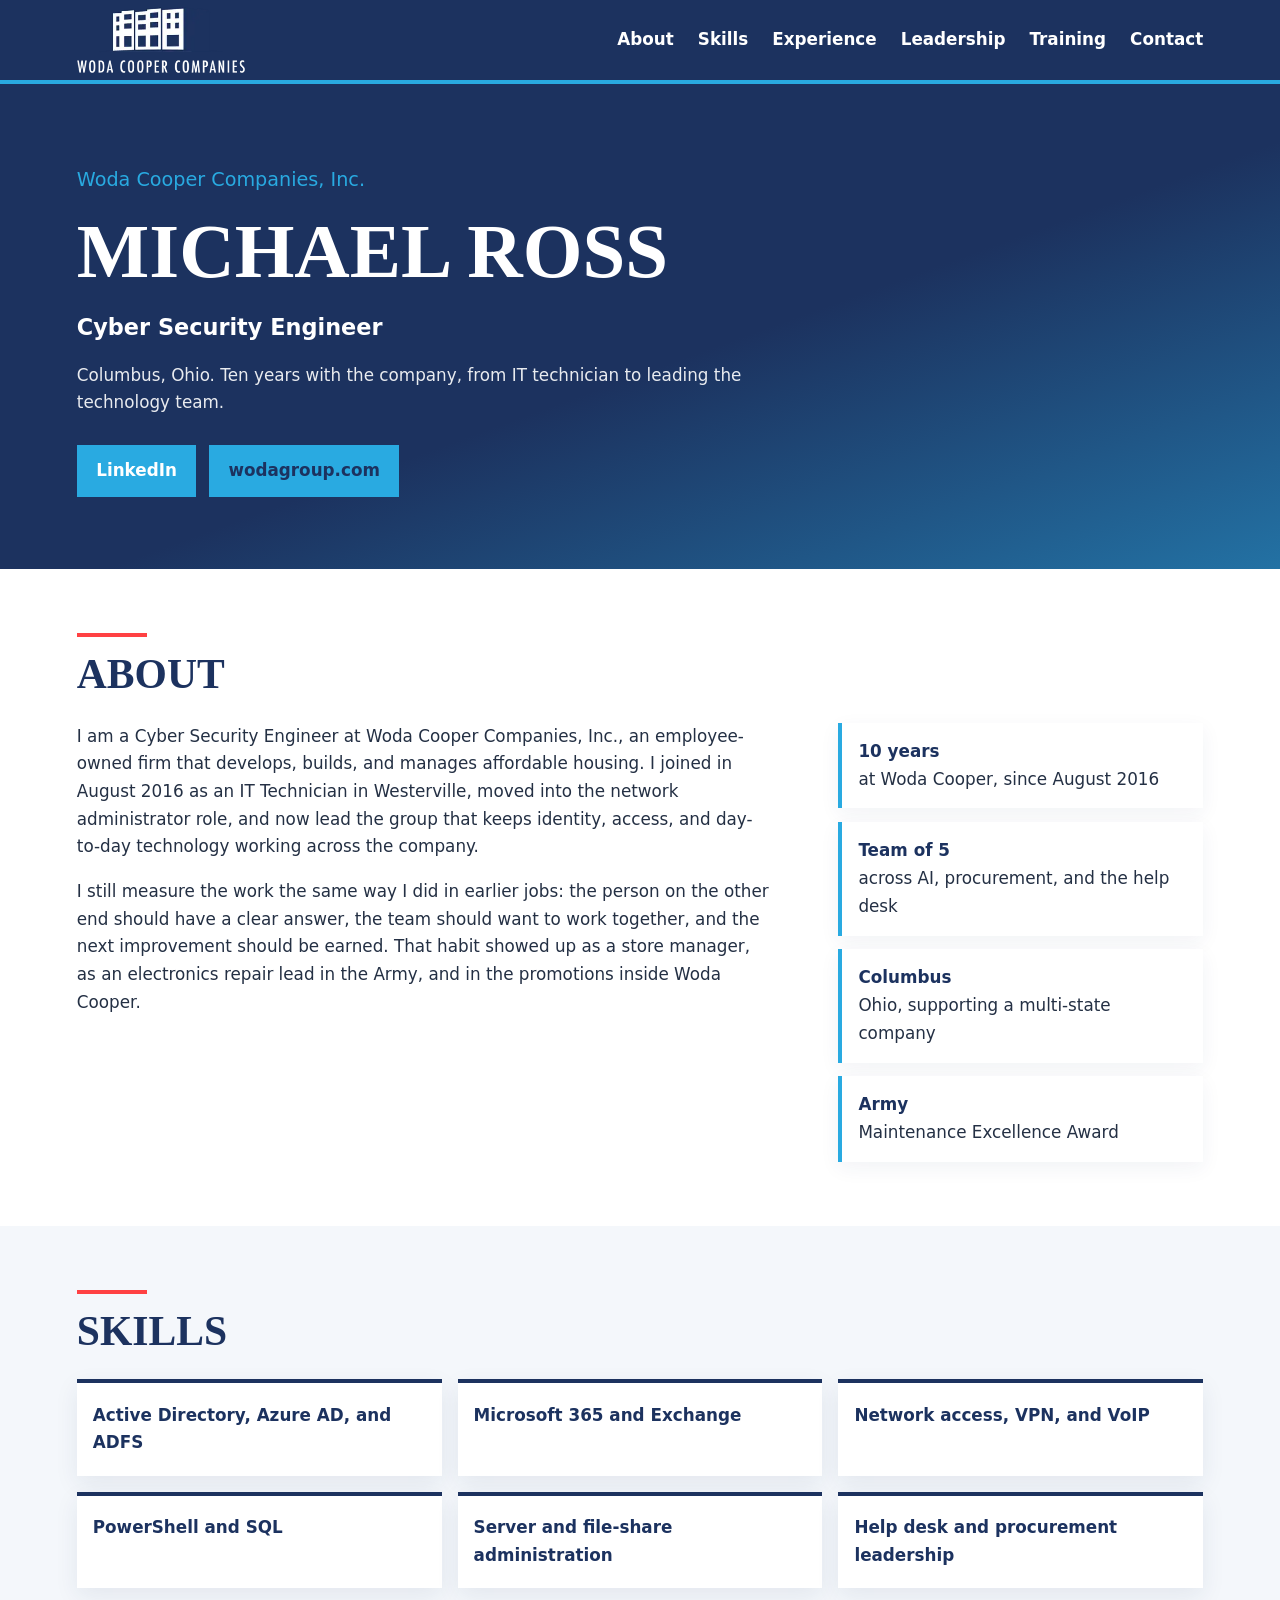
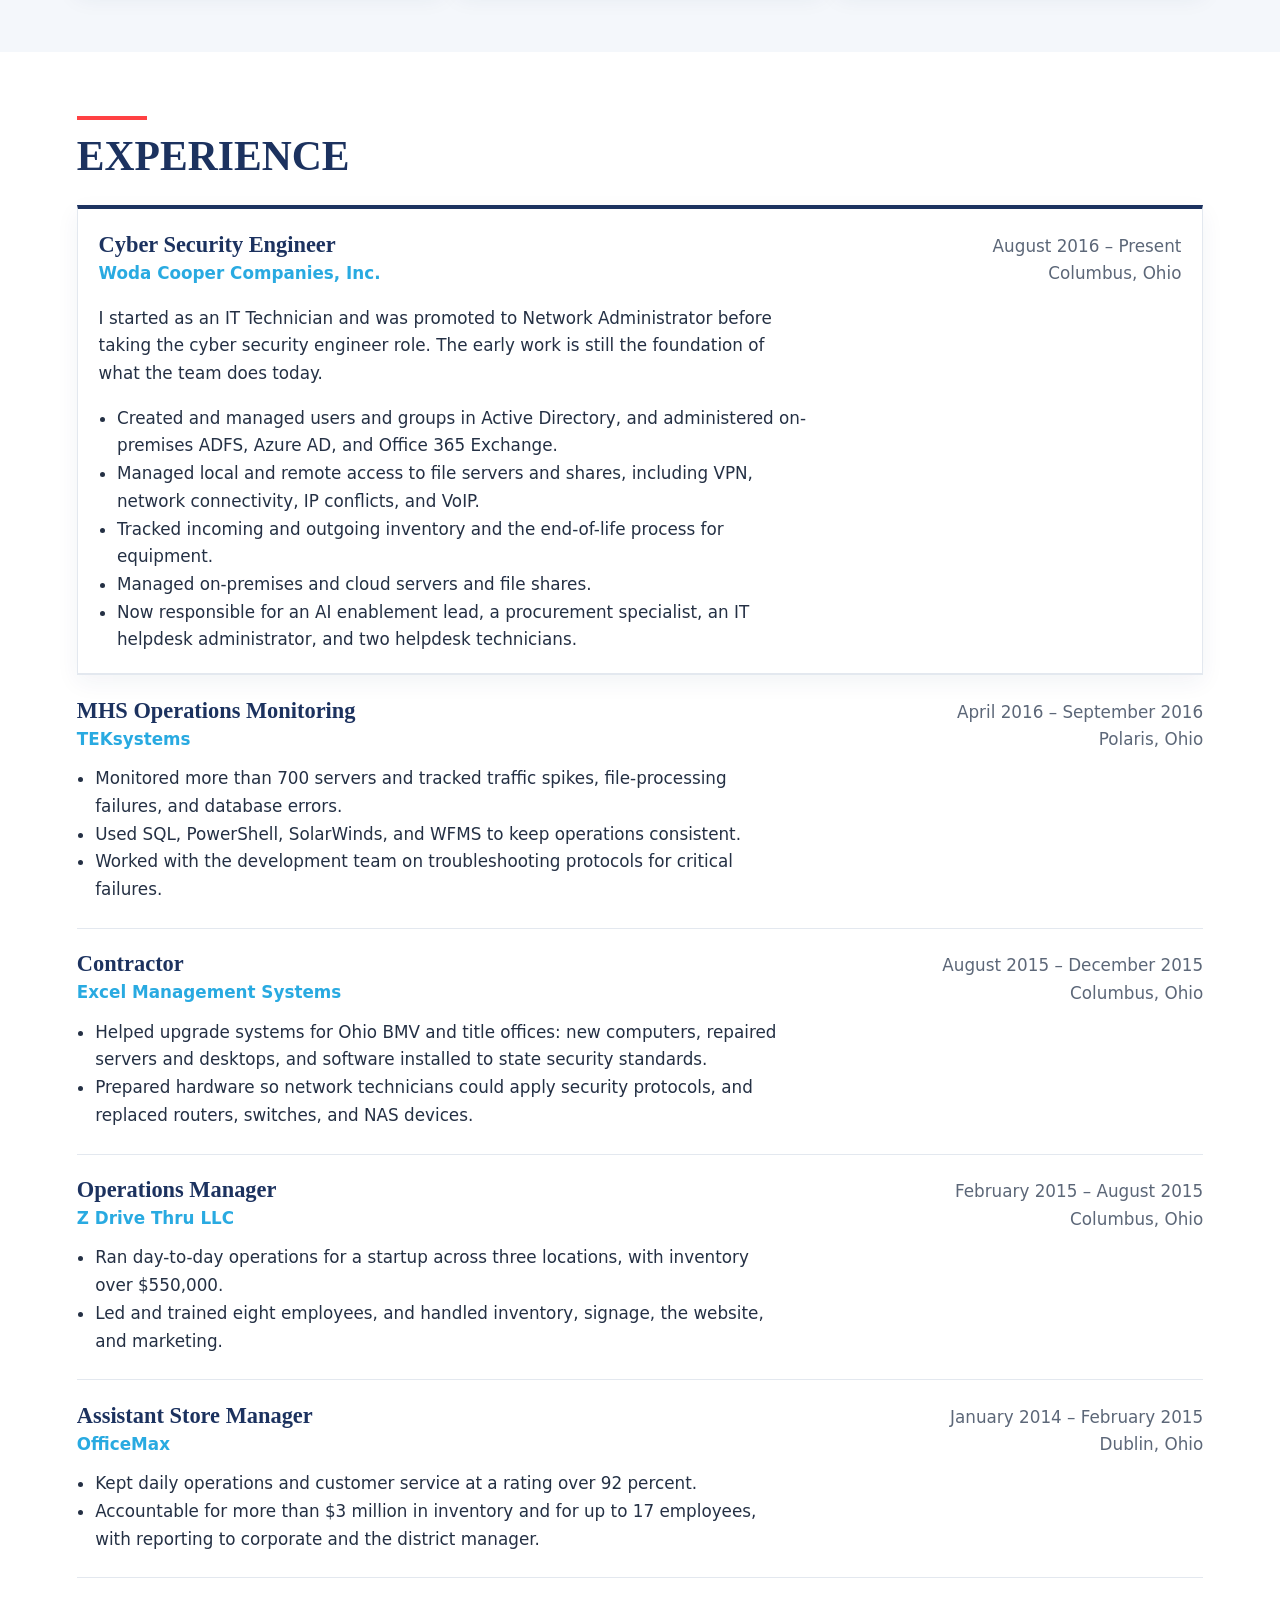
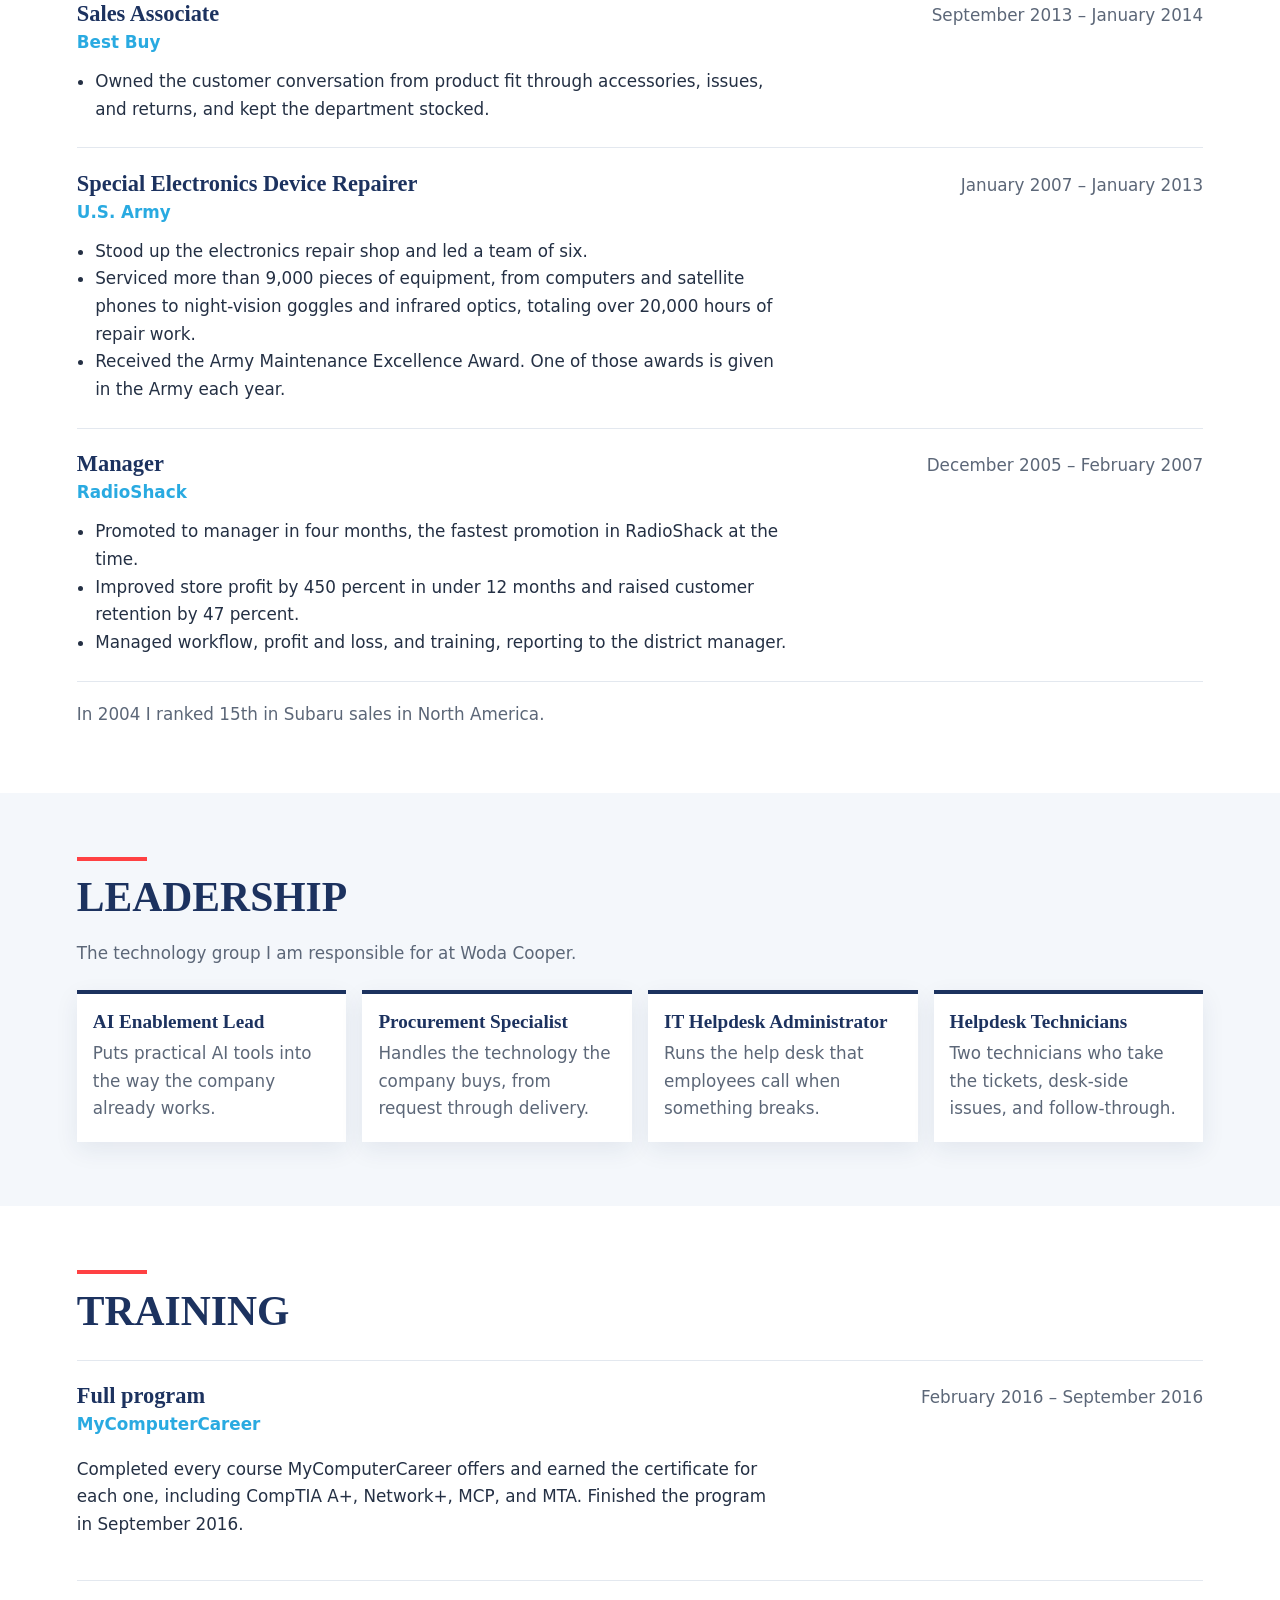
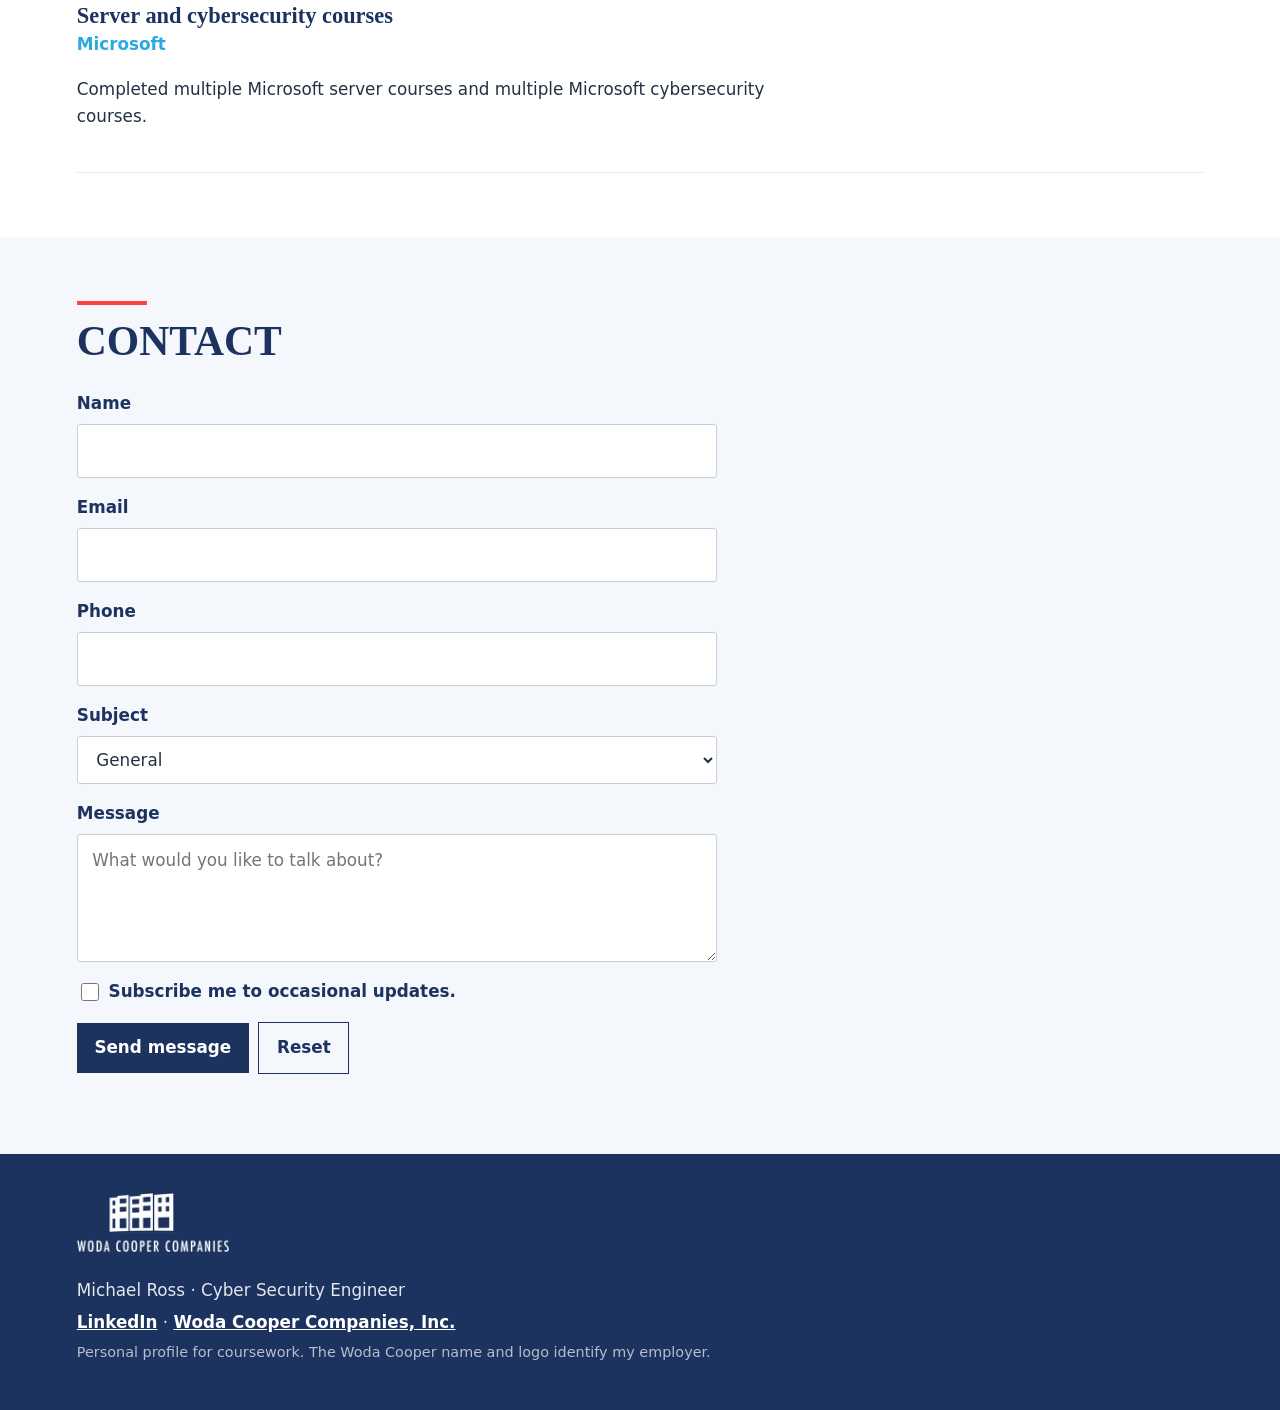
==== index.html @ dfcf8663 "Add the personal profile so it can be hosted. EOF" ====
<!DOCTYPE html>
<html lang="en">
<head>
  <meta charset="UTF-8">
  <meta name="viewport" content="width=device-width, initial-scale=1.0">
  <title>Michael Ross | Cyber Security Engineer</title>
  <meta name="description" content="Personal profile of Michael Ross, Cyber Security Engineer at Woda Cooper Companies, Inc. in Columbus, Ohio.">
  <link rel="stylesheet" href="css/styles.css">
</head>
<body>
  <a class="skip-link" href="#about">Skip to content</a>

  <header class="site-header">
    <a class="brand" href="#top">
      <img src="assets/logo-white.webp" alt="Woda Cooper Companies" width="210" height="82">
    </a>
    <button class="menu-toggle" type="button" aria-expanded="false" aria-controls="site-nav">
      Menu
    </button>
    <nav id="site-nav" aria-label="Primary">
      <ul>
        <li><a href="#about">About</a></li>
        <li><a href="#skills">Skills</a></li>
        <li><a href="#experience">Experience</a></li>
        <li><a href="#leadership">Leadership</a></li>
        <li><a href="#training">Training</a></li>
        <li><a href="#contact">Contact</a></li>
      </ul>
    </nav>
  </header>

  <main id="top">
    <section class="hero" aria-labelledby="name">
      <p class="kicker">Woda Cooper Companies, Inc.</p>
      <h1 id="name">Michael Ross</h1>
      <p class="role">Cyber Security Engineer</p>
      <p class="lede">Columbus, Ohio. Ten years with the company, from IT technician to leading the technology team.</p>
      <p class="hero-links">
        <a class="button" href="https://www.linkedin.com/in/michael-ross-b5812895/" target="_blank" rel="noopener noreferrer">LinkedIn</a>
        <a class="button button-ghost" href="https://www.wodagroup.com/" target="_blank" rel="noopener noreferrer">wodagroup.com</a>
      </p>
    </section>

    <section id="about">
      <h2>About</h2>
      <div class="about-grid">
        <div>
          <p>I am a Cyber Security Engineer at Woda Cooper Companies, Inc., an employee-owned firm that develops, builds, and manages affordable housing. I joined in August 2016 as an IT Technician in Westerville, moved into the network administrator role, and now lead the group that keeps identity, access, and day-to-day technology working across the company.</p>
          <p>I still measure the work the same way I did in earlier jobs: the person on the other end should have a clear answer, the team should want to work together, and the next improvement should be earned. That habit showed up as a store manager, as an electronics repair lead in the Army, and in the promotions inside Woda Cooper.</p>
        </div>
        <ul class="facts">
          <li><span>10 years</span> at Woda Cooper, since August 2016</li>
          <li><span>Team of 5</span> across AI, procurement, and the help desk</li>
          <li><span>Columbus</span> Ohio, supporting a multi-state company</li>
          <li><span>Army</span> Maintenance Excellence Award</li>
        </ul>
      </div>
    </section>

    <section id="skills">
      <h2>Skills</h2>
      <ul class="skills">
        <li>Active Directory, Azure AD, and ADFS</li>
        <li>Microsoft 365 and Exchange</li>
        <li>Network access, VPN, and VoIP</li>
        <li>PowerShell and SQL</li>
        <li>Server and file-share administration</li>
        <li>Help desk and procurement leadership</li>
      </ul>
    </section>

    <section id="experience">
      <h2>Experience</h2>

      <article class="job job-current">
        <header class="job-head">
          <div>
            <h3>Cyber Security Engineer</h3>
            <p class="org">Woda Cooper Companies, Inc.</p>
          </div>
          <p class="when">August 2016 – Present<br>Columbus, Ohio</p>
        </header>
        <p>I started as an IT Technician and was promoted to Network Administrator before taking the cyber security engineer role. The early work is still the foundation of what the team does today.</p>
        <ul>
          <li>Created and managed users and groups in Active Directory, and administered on-premises ADFS, Azure AD, and Office 365 Exchange.</li>
          <li>Managed local and remote access to file servers and shares, including VPN, network connectivity, IP conflicts, and VoIP.</li>
          <li>Tracked incoming and outgoing inventory and the end-of-life process for equipment.</li>
          <li>Managed on-premises and cloud servers and file shares.</li>
          <li>Now responsible for an AI enablement lead, a procurement specialist, an IT helpdesk administrator, and two helpdesk technicians.</li>
        </ul>
      </article>

      <article class="job">
        <header class="job-head">
          <div>
            <h3>MHS Operations Monitoring</h3>
            <p class="org">TEKsystems</p>
          </div>
          <p class="when">April 2016 – September 2016<br>Polaris, Ohio</p>
        </header>
        <ul>
          <li>Monitored more than 700 servers and tracked traffic spikes, file-processing failures, and database errors.</li>
          <li>Used SQL, PowerShell, SolarWinds, and WFMS to keep operations consistent.</li>
          <li>Worked with the development team on troubleshooting protocols for critical failures.</li>
        </ul>
      </article>

      <article class="job">
        <header class="job-head">
          <div>
            <h3>Contractor</h3>
            <p class="org">Excel Management Systems</p>
          </div>
          <p class="when">August 2015 – December 2015<br>Columbus, Ohio</p>
        </header>
        <ul>
          <li>Helped upgrade systems for Ohio BMV and title offices: new computers, repaired servers and desktops, and software installed to state security standards.</li>
          <li>Prepared hardware so network technicians could apply security protocols, and replaced routers, switches, and NAS devices.</li>
        </ul>
      </article>

      <article class="job">
        <header class="job-head">
          <div>
            <h3>Operations Manager</h3>
            <p class="org">Z Drive Thru LLC</p>
          </div>
          <p class="when">February 2015 – August 2015<br>Columbus, Ohio</p>
        </header>
        <ul>
          <li>Ran day-to-day operations for a startup across three locations, with inventory over $550,000.</li>
          <li>Led and trained eight employees, and handled inventory, signage, the website, and marketing.</li>
        </ul>
      </article>

      <article class="job">
        <header class="job-head">
          <div>
            <h3>Assistant Store Manager</h3>
            <p class="org">OfficeMax</p>
          </div>
          <p class="when">January 2014 – February 2015<br>Dublin, Ohio</p>
        </header>
        <ul>
          <li>Kept daily operations and customer service at a rating over 92 percent.</li>
          <li>Accountable for more than $3 million in inventory and for up to 17 employees, with reporting to corporate and the district manager.</li>
        </ul>
      </article>

      <article class="job">
        <header class="job-head">
          <div>
            <h3>Sales Associate</h3>
            <p class="org">Best Buy</p>
          </div>
          <p class="when">September 2013 – January 2014</p>
        </header>
        <ul>
          <li>Owned the customer conversation from product fit through accessories, issues, and returns, and kept the department stocked.</li>
        </ul>
      </article>

      <article class="job">
        <header class="job-head">
          <div>
            <h3>Special Electronics Device Repairer</h3>
            <p class="org">U.S. Army</p>
          </div>
          <p class="when">January 2007 – January 2013</p>
        </header>
        <ul>
          <li>Stood up the electronics repair shop and led a team of six.</li>
          <li>Serviced more than 9,000 pieces of equipment, from computers and satellite phones to night-vision goggles and infrared optics, totaling over 20,000 hours of repair work.</li>
          <li>Received the Army Maintenance Excellence Award. One of those awards is given in the Army each year.</li>
        </ul>
      </article>

      <article class="job">
        <header class="job-head">
          <div>
            <h3>Manager</h3>
            <p class="org">RadioShack</p>
          </div>
          <p class="when">December 2005 – February 2007</p>
        </header>
        <ul>
          <li>Promoted to manager in four months, the fastest promotion in RadioShack at the time.</li>
          <li>Improved store profit by 450 percent in under 12 months and raised customer retention by 47 percent.</li>
          <li>Managed workflow, profit and loss, and training, reporting to the district manager.</li>
        </ul>
      </article>

      <p class="note">In 2004 I ranked 15th in Subaru sales in North America.</p>
    </section>

    <section id="leadership">
      <h2>Leadership</h2>
      <p class="section-intro">The technology group I am responsible for at Woda Cooper.</p>
      <ul class="team">
        <li>
          <h3>AI Enablement Lead</h3>
          <p>Puts practical AI tools into the way the company already works.</p>
        </li>
        <li>
          <h3>Procurement Specialist</h3>
          <p>Handles the technology the company buys, from request through delivery.</p>
        </li>
        <li>
          <h3>IT Helpdesk Administrator</h3>
          <p>Runs the help desk that employees call when something breaks.</p>
        </li>
        <li>
          <h3>Helpdesk Technicians</h3>
          <p>Two technicians who take the tickets, desk-side issues, and follow-through.</p>
        </li>
      </ul>
    </section>

    <section id="training">
      <h2>Training</h2>
      <article class="job">
        <header class="job-head">
          <div>
            <h3>Full program</h3>
            <p class="org">MyComputerCareer</p>
          </div>
          <p class="when">February 2016 – September 2016</p>
        </header>
        <p>Completed every course MyComputerCareer offers and earned the certificate for each one, including CompTIA A+, Network+, MCP, and MTA. Finished the program in September 2016.</p>
      </article>
      <article class="job">
        <header class="job-head">
          <div>
            <h3>Server and cybersecurity courses</h3>
            <p class="org">Microsoft</p>
          </div>
        </header>
        <p>Completed multiple Microsoft server courses and multiple Microsoft cybersecurity courses.</p>
      </article>
    </section>

    <section id="contact">
      <h2>Contact</h2>
      <form action="#" method="post">
        <p hidden>
          <label for="website">Website</label>
          <input type="text" id="website" name="website" tabindex="-1" autocomplete="off">
        </p>

        <p>
          <label for="contact-name">Name</label>
          <input type="text" id="contact-name" name="name" required pattern="[A-Za-z ]+" title="Letters and spaces only">
        </p>

        <p>
          <label for="email">Email</label>
          <input type="email" id="email" name="email" required autocomplete="email">
        </p>

        <p>
          <label for="phone">Phone</label>
          <input type="tel" id="phone" name="phone" autocomplete="tel">
        </p>

        <p>
          <label for="subject">Subject</label>
          <select id="subject" name="subject">
            <option>General</option>
            <option>Project inquiry</option>
            <option>Other</option>
          </select>
        </p>

        <p>
          <label for="message">Message</label>
          <textarea id="message" name="message" required placeholder="What would you like to talk about?"></textarea>
        </p>

        <p>
          <input type="checkbox" id="subscribe" name="subscribe">
          <label for="subscribe">Subscribe me to occasional updates.</label>
        </p>

        <p>
          <button type="submit">Send message</button>
          <button type="reset">Reset</button>
        </p>
      </form>
    </section>
  </main>

  <footer class="site-footer">
    <img src="assets/logo-white.webp" alt="" width="180" height="70">
    <p>Michael Ross · Cyber Security Engineer</p>
    <p>
      <a href="https://www.linkedin.com/in/michael-ross-b5812895/" target="_blank" rel="noopener noreferrer">LinkedIn</a>
      ·
      <a href="https://www.wodagroup.com/" target="_blank" rel="noopener noreferrer">Woda Cooper Companies, Inc.</a>
    </p>
    <p class="fine">Personal profile for coursework. The Woda Cooper name and logo identify my employer.</p>
  </footer>

  <script src="js/nav.js"></script>
</body>
</html>
---- css/styles.css ----
/* Palette
   Woda Cooper navy for headings, brand blue for links and focus,
   paper background, and a near-black for body text. Not pure black. */
:root {
  --bg: #f4f7fb;
  --surface: #ffffff;
  --text: #243044;
  --muted: #5c6778;
  --navy: #1c325f;
  --heading: #1c325f;
  --brand: #29aae1;
  --rule: #ff4143;
  --header: 5.25rem;
}

/* Base */
*,
*::before,
*::after {
  box-sizing: border-box;
}

html {
  scroll-behavior: smooth;
}

body {
  margin: 0;
  background: var(--bg);
  color: var(--text);
  font-family: system-ui, "Segoe UI", sans-serif;
  font-size: 1.05rem;
  line-height: 1.65;
}

img {
  max-width: 100%;
  height: auto;
}

a {
  color: var(--brand);
}

a:hover {
  color: var(--heading);
}

/* Reading measure: prose stays near 65ch so lines do not run long. */
.lede,
.about-grid p,
.job p,
.job li,
.note,
.section-intro,
.team p {
  max-width: 65ch;
}

h1,
h2,
h3 {
  font-family: Georgia, "Iowan Old Style", "Palatino Linotype", serif;
  color: var(--heading);
  line-height: 1.15;
}

.skip-link {
  position: absolute;
  left: 1rem;
  top: -4rem;
  background: var(--surface);
  color: var(--heading);
  padding: 0.5rem 0.8rem;
}

.skip-link:focus {
  top: 0.5rem;
}

/* Header and navigation — flexbox */
.site-header {
  position: sticky;
  top: 0;
  z-index: 5;
  display: flex;
  align-items: center;
  justify-content: space-between;
  gap: 1.5rem;
  min-height: var(--header);
  padding: 0.4rem 6vw;
  background: var(--navy);
  border-bottom: 0.25rem solid var(--brand);
}

.brand img {
  width: 10.5rem;
  display: block;
}

.menu-toggle {
  display: none;
  border: 1px solid rgba(255, 255, 255, 0.45);
  background: transparent;
  color: #ffffff;
  font: inherit;
  letter-spacing: 0.04em;
  text-transform: uppercase;
  min-height: 2.75rem;
  padding: 0.45rem 0.9rem;
  cursor: pointer;
}

nav {
  display: flex;
  align-items: center;
}

nav ul {
  display: flex;
  gap: 1.5rem;
  margin: 0;
  padding: 0;
  list-style: none;
}

nav a {
  position: relative;
  color: #ffffff;
  text-decoration: none;
  font-weight: 600;
  padding-bottom: 0.2rem;
}

nav a::after {
  content: "";
  position: absolute;
  left: 0;
  bottom: 0;
  width: 100%;
  height: 2px;
  background: var(--brand);
  transform: scaleX(0);
  transform-origin: left;
  transition: transform 0.2s ease;
}

nav a:hover,
nav a:focus-visible {
  color: var(--brand);
}

nav a:hover::after,
nav a:focus-visible::after {
  transform: scaleX(1);
}

/* Hero */
.hero {
  padding: 5rem 6vw 4.5rem;
  background-image: linear-gradient(160deg, #1c325f 0%, #1c325f 55%, #29aae1 140%);
  color: var(--surface);
}

.kicker {
  margin: 0 0 0.75rem;
  color: var(--brand);
  font-size: 1.2rem;
}

.hero h1 {
  margin: 0;
  color: var(--surface);
  font-size: clamp(2.8rem, 7vw, 4.8rem);
  text-transform: uppercase;
}

.role {
  margin: 0.8rem 0 0;
  font-size: 1.4rem;
  font-weight: 600;
}

.lede {
  margin: 1rem 0 0;
  color: rgba(255, 255, 255, 0.9);
}

.hero-links {
  display: flex;
  flex-wrap: wrap;
  gap: 0.8rem;
  margin: 1.75rem 0 0;
}

.button {
  display: inline-block;
  padding: 0.7rem 1.15rem;
  background: var(--brand);
  color: var(--surface);
  border: 1px solid var(--brand);
  text-decoration: none;
  font-weight: 700;
}

.button:hover {
  background: var(--surface);
  color: var(--heading);
}

.button-ghost {
  background: var(--brand);
  color: var(--navy);
  border: 1px solid var(--brand);
}

.button-ghost:hover {
  background: var(--surface);
  color: var(--heading);
}

/* Sections */
main section {
  padding: 4rem 6vw;
  scroll-margin-top: 6rem;
}

main section:nth-of-type(even) {
  background: var(--surface);
}

h2 {
  margin: 0 0 1.5rem;
  font-size: clamp(2rem, 4vw, 2.6rem);
  text-transform: uppercase;
}

h2::before {
  content: "";
  display: block;
  width: 4.4rem;
  height: 0.25rem;
  margin-bottom: 0.85rem;
  background: var(--rule);
}

/* About */
.about-grid {
  display: grid;
  grid-template-columns: minmax(0, 1.6fr) minmax(14rem, 0.8fr);
  gap: 2rem;
  align-items: start;
}

.about-grid p {
  margin-top: 0;
}

.facts {
  margin: 0;
  padding: 0;
  list-style: none;
  display: grid;
  gap: 0.85rem;
}

.facts li {
  padding: 0.95rem 1rem;
  background: var(--surface);
  border-left: 0.25rem solid var(--brand);
  box-shadow: 0 0.4rem 1.2rem rgba(28, 50, 95, 0.06);
}

.facts span {
  display: block;
  color: var(--heading);
  font-weight: 700;
}

/* Skills — grid */
.skills {
  display: grid;
  grid-template-columns: repeat(3, minmax(0, 1fr));
  gap: 1rem;
  margin: 0;
  padding: 0;
  list-style: none;
}

.skills li {
  padding: 1.15rem 1rem;
  background: var(--surface);
  color: var(--heading);
  font-weight: 700;
  border-top: 0.25rem solid var(--heading);
  box-shadow: 0 0.5rem 1.4rem rgba(28, 50, 95, 0.08);
}

/* Experience */
.job {
  padding: 1.4rem 0 1.5rem;
  border-top: 1px solid #e3e8ef;
}

.job:last-of-type {
  border-bottom: 1px solid #e3e8ef;
}

.job-current {
  background: var(--surface);
  border: 1px solid #e3e8ef;
  border-top: 0.25rem solid var(--heading);
  padding: 1.4rem 1.3rem 1.2rem;
  box-shadow: 0 0.5rem 1.4rem rgba(28, 50, 95, 0.06);
}

.job-head {
  display: flex;
  justify-content: space-between;
  gap: 1rem;
  align-items: baseline;
}

.job h3 {
  margin: 0;
  font-size: 1.4rem;
}

.org {
  margin: 0.15rem 0 0;
  color: var(--brand);
  font-weight: 700;
}

.when {
  margin: 0;
  color: var(--muted);
  text-align: right;
}

.job ul {
  margin: 0.7rem 0 0;
  padding-left: 1.15rem;
}

.note {
  margin: 1.2rem 0 0;
  color: var(--muted);
}

/* Leadership */
.section-intro {
  margin-top: -0.4rem;
  color: var(--muted);
}

.team {
  display: grid;
  grid-template-columns: repeat(4, minmax(0, 1fr));
  gap: 1rem;
  margin: 1.4rem 0 0;
  padding: 0;
  list-style: none;
}

.team li {
  background: var(--surface);
  border-top: 0.25rem solid var(--heading);
  padding: 1.1rem 1rem 1.2rem;
  box-shadow: 0 0.5rem 1.4rem rgba(28, 50, 95, 0.08);
}

.team h3 {
  margin: 0 0 0.4rem;
  font-size: 1.2rem;
}

.team p {
  margin: 0;
  color: var(--muted);
}

/* Form */
[hidden] {
  display: none !important;
}

form p {
  display: flex;
  flex-direction: column;
  gap: 0.4rem;
  margin: 0 0 1rem;
  max-width: 40rem;
}

label {
  font-weight: 700;
  color: var(--heading);
}

input,
select,
textarea {
  width: 100%;
  padding: 0.75rem 0.9rem;
  border: 1px solid #c5ceda;
  border-radius: 0.2rem;
  background: var(--surface);
  color: var(--text);
  font: inherit;
}

textarea {
  min-height: 8rem;
  resize: vertical;
}

input:focus,
select:focus,
textarea:focus {
  outline: 3px solid var(--brand);
  outline-offset: 2px;
  border-color: var(--heading);
}

form p:has(input[type="checkbox"]) {
  flex-direction: row;
  align-items: center;
}

form p:has(input[type="checkbox"]) input {
  width: 1.15rem;
  height: 1.15rem;
}

form button {
  font: inherit;
  font-weight: 700;
  padding: 0.7rem 1.1rem;
  border: 0;
  cursor: pointer;
}

form button[type="submit"] {
  background: var(--navy);
  color: #ffffff;
}

form p:has(button) {
  flex-direction: row;
  flex-wrap: wrap;
  align-items: center;
  gap: 0.6rem;
}

form button[type="reset"] {
  background: transparent;
  color: var(--heading);
  border: 1px solid var(--heading);
}

form button:focus-visible {
  outline: 3px solid var(--brand);
  outline-offset: 2px;
}

/* Footer */
.site-footer {
  padding: 2.4rem 6vw 2.6rem;
  background: var(--navy);
  color: rgba(255, 255, 255, 0.88);
}

.site-footer img {
  width: 9.5rem;
  margin-bottom: 0.8rem;
}

.site-footer p {
  margin: 0.25rem 0;
}

.site-footer a {
  color: #ffffff;
  font-weight: 700;
}

.site-footer a:hover {
  color: var(--brand);
}

.fine {
  margin-top: 0.8rem;
  color: rgba(255, 255, 255, 0.68);
  font-size: 0.9rem;
}

/* Dark mode */
@media (prefers-color-scheme: dark) {
  :root {
    --bg: #121820;
    --surface: #1c2633;
    --text: #e6ebf2;
    --muted: #b7c0cc;
    --heading: #d5deea;
    --brand: #5ec4f0;
  }

  .site-header,
  .hero,
  .site-footer {
    background: #0e1724;
  }

  .hero {
    background-image: linear-gradient(160deg, #0e1724 0%, #1c325f 70%, #1a6f96 140%);
  }

  .hero h1,
  .role,
  .lede {
    color: #f4f7fb;
  }

  h2,
  h3,
  label,
  .facts span,
  .skills li {
    color: #d5deea;
  }

  main section:nth-of-type(even) {
    background: #182230;
  }
}

/* Responsive
   Desktop-first: the rules above are the wide layout.
   Media queries below adapt it for a tablet, then a phone.
   Images already scale with max-width: 100%, and the viewport
   meta tag lets the phone use its real width. */

/* Tablet: two cards across, and the bio stacks so the lines stay readable. */
@media (max-width: 900px) {
  .about-grid {
    grid-template-columns: 1fr;
  }

  .skills,
  .team {
    grid-template-columns: 1fr 1fr;
  }

  nav ul {
    gap: 1rem;
  }

  .hero {
    padding: 3.5rem 5vw 3rem;
  }

  main section {
    padding: 3rem 5vw;
  }
}

/* Small tablet and phone: the header links no longer fit in one row. */
@media (max-width: 700px) {
  .menu-toggle {
    display: inline-block;
  }

  nav {
    display: none;
    position: absolute;
    top: 100%;
    left: 0;
    right: 0;
    background: var(--navy);
    border-bottom: 0.25rem solid var(--brand);
    padding: 0.4rem 6vw 1rem;
  }

  nav.is-open {
    display: flex;
  }

  nav ul {
    flex-direction: column;
    gap: 0.2rem;
    width: 100%;
  }

  nav a {
    display: block;
    padding: 0.7rem 0;
    border-top: 1px solid rgba(255, 255, 255, 0.15);
  }

  .skills,
  .team,
  .job-head {
    grid-template-columns: 1fr;
    display: grid;
  }

  .when {
    text-align: left;
  }
}

/* Phone: styles for screens narrower than 600px. */
@media (max-width: 600px) {
  .site-header {
    padding-left: 1.25rem;
    padding-right: 1.25rem;
  }

  .hero {
    padding: 2.5rem 1.25rem 2.25rem;
  }

  main section {
    padding: 2.5rem 1.25rem;
  }

  .site-footer {
    padding-left: 1.25rem;
    padding-right: 1.25rem;
  }

  nav {
    padding-left: 1.25rem;
    padding-right: 1.25rem;
  }

  nav ul {
    flex-direction: column;
  }

  .hero-links {
    flex-direction: column;
    align-items: stretch;
  }

  .button {
    text-align: center;
  }

  form p:has(button) {
    flex-direction: column;
    align-items: stretch;
  }

  form button {
    width: 100%;
  }
}
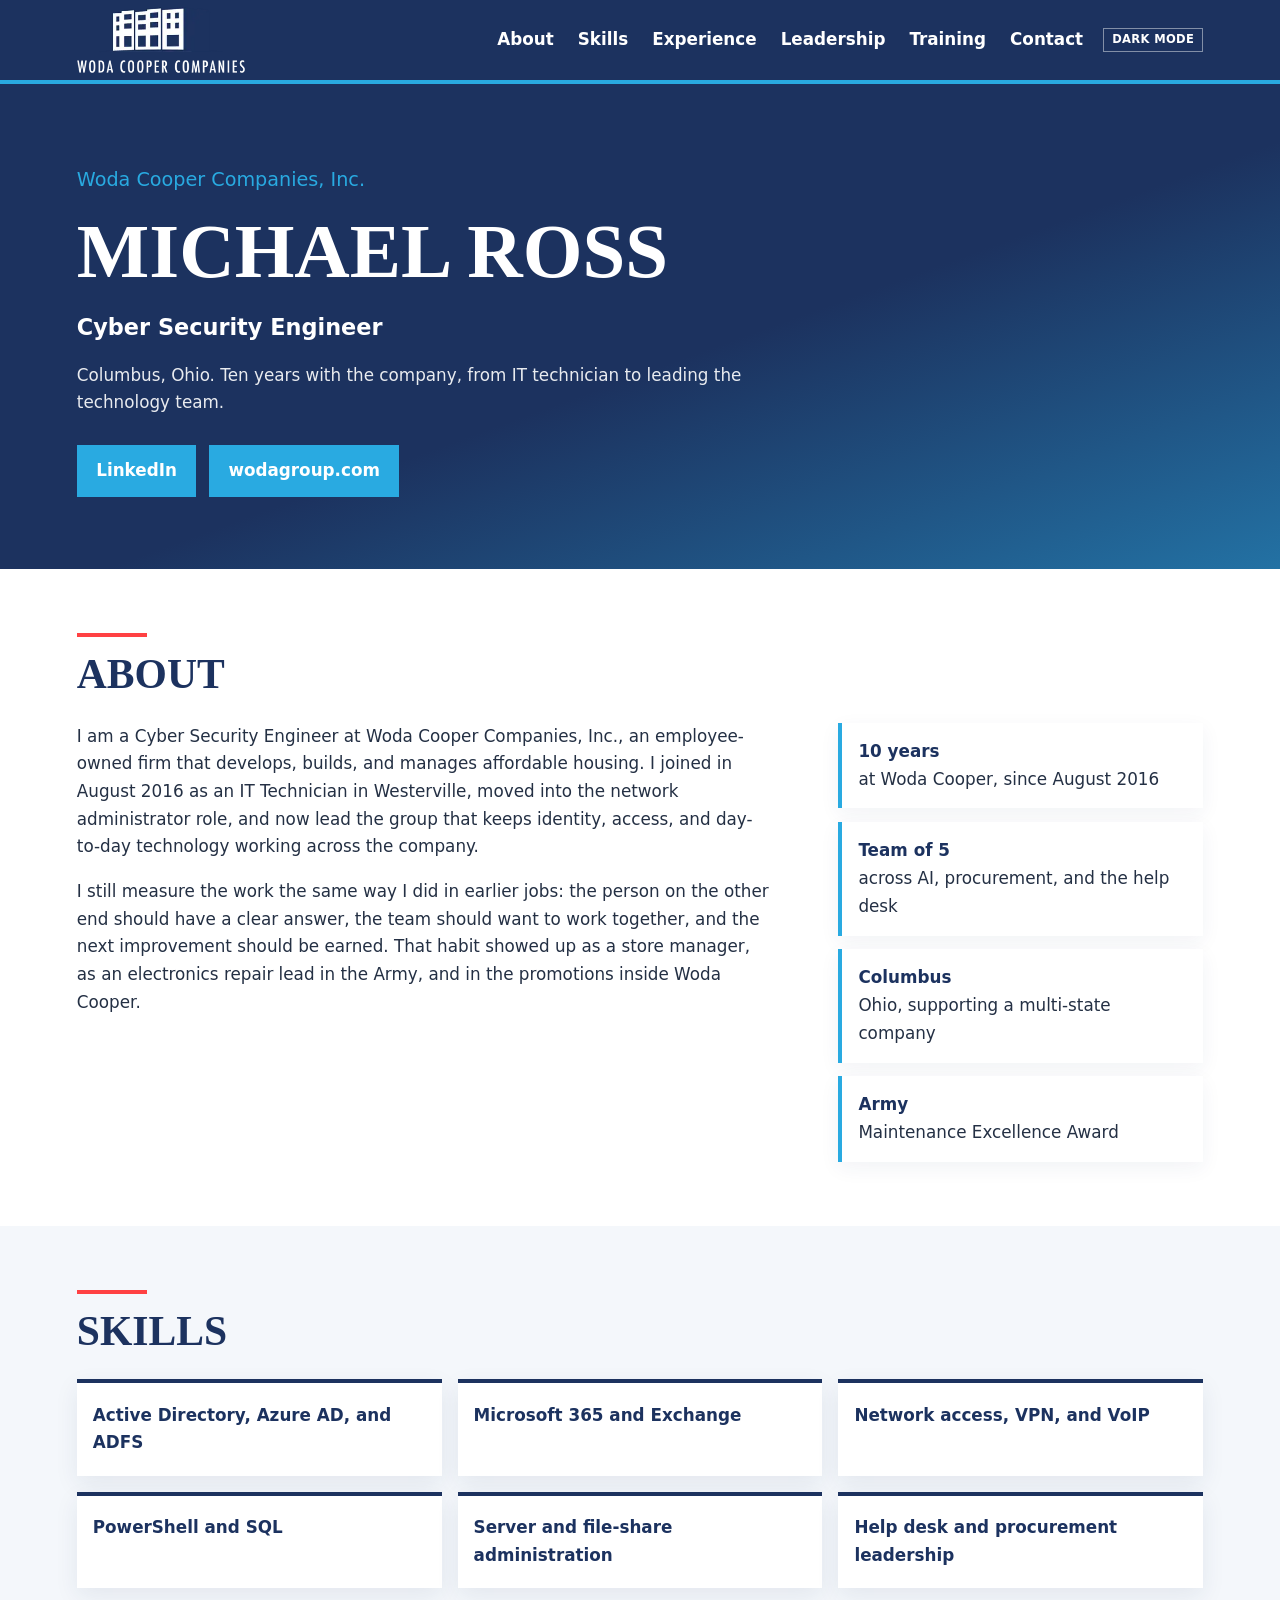
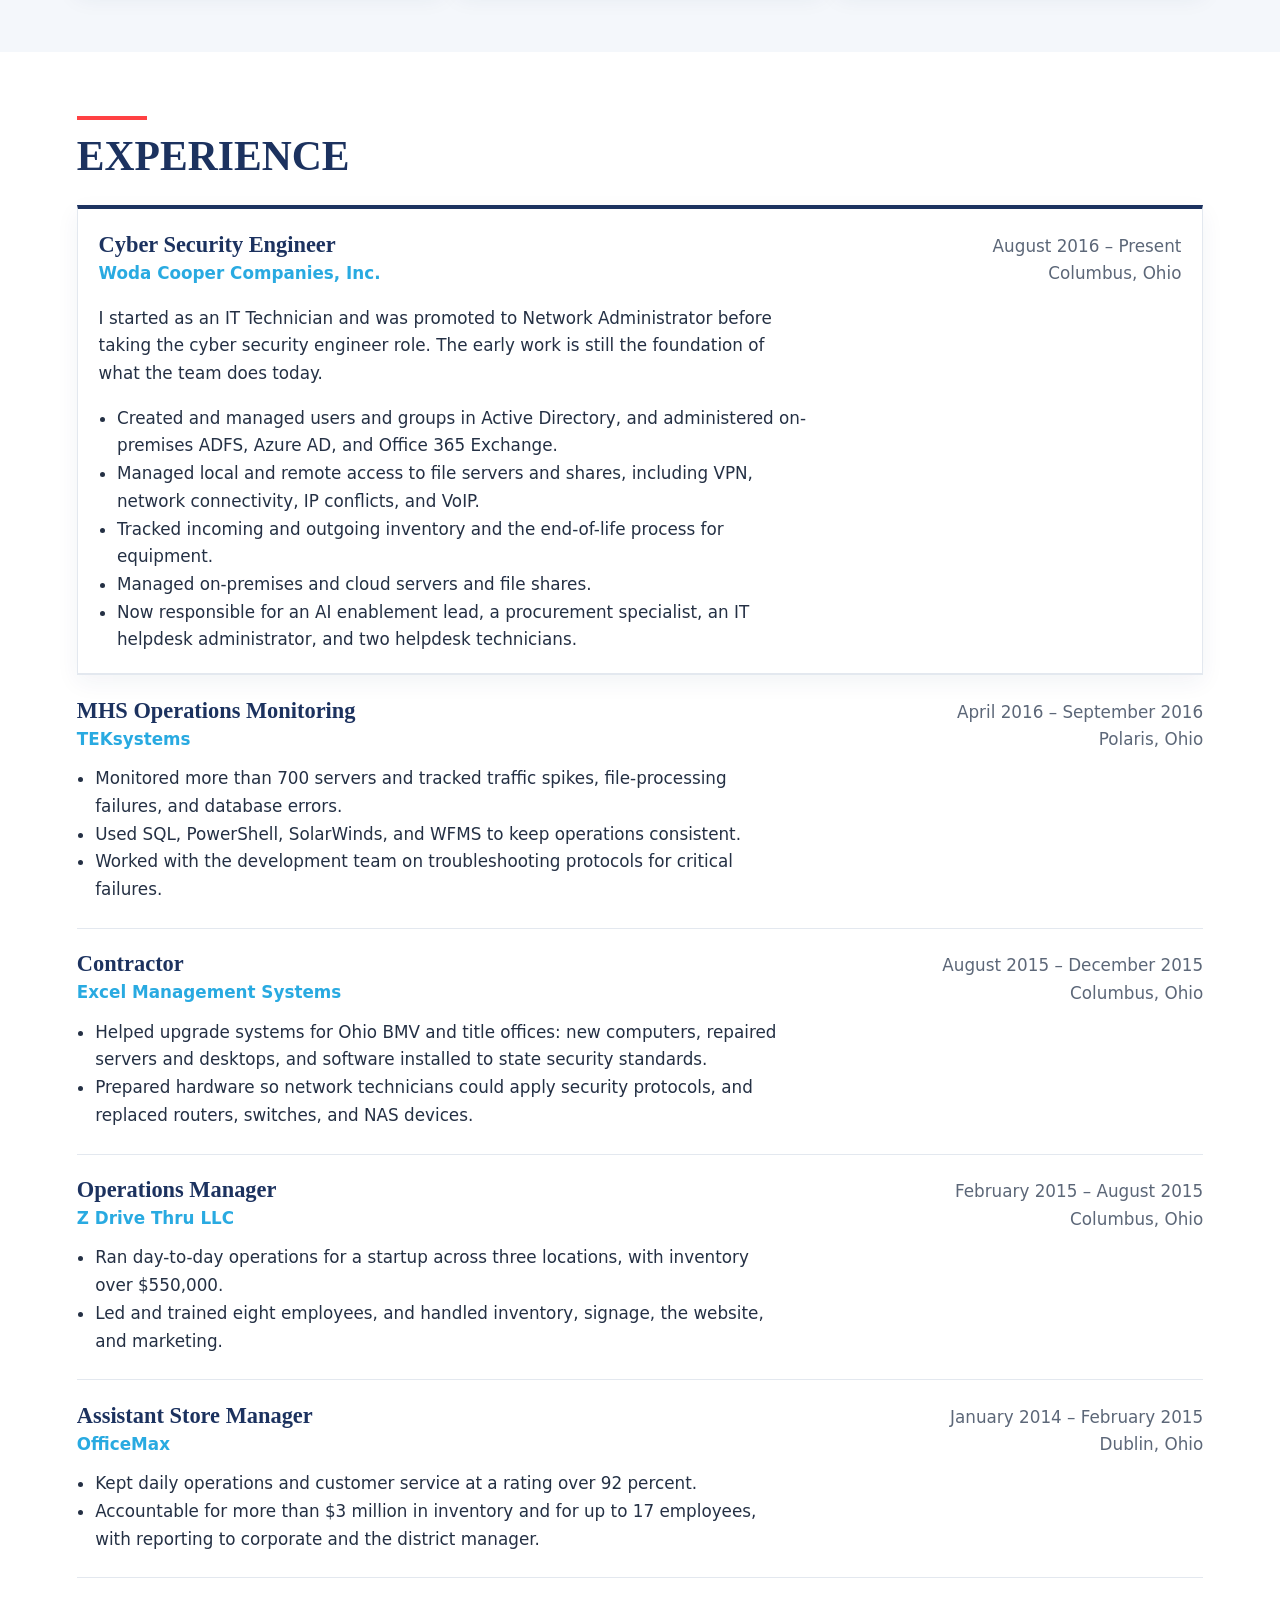
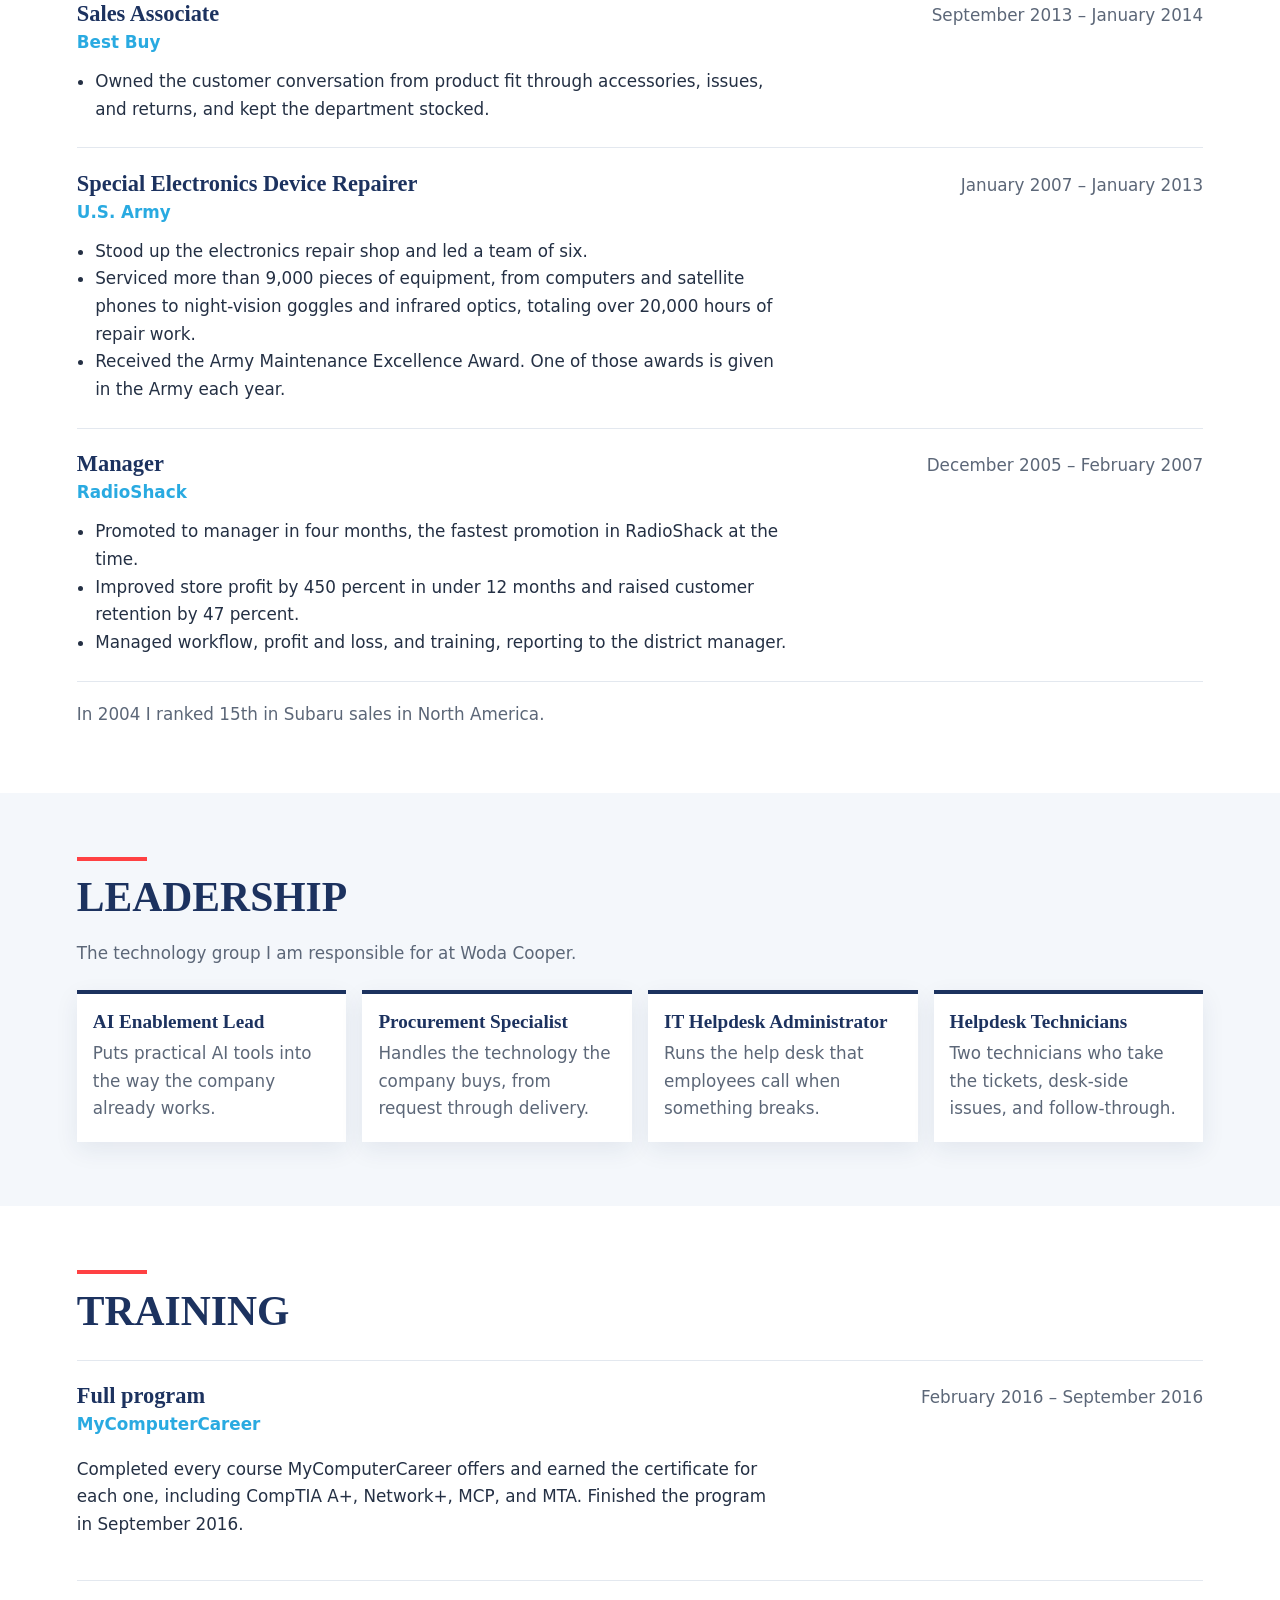
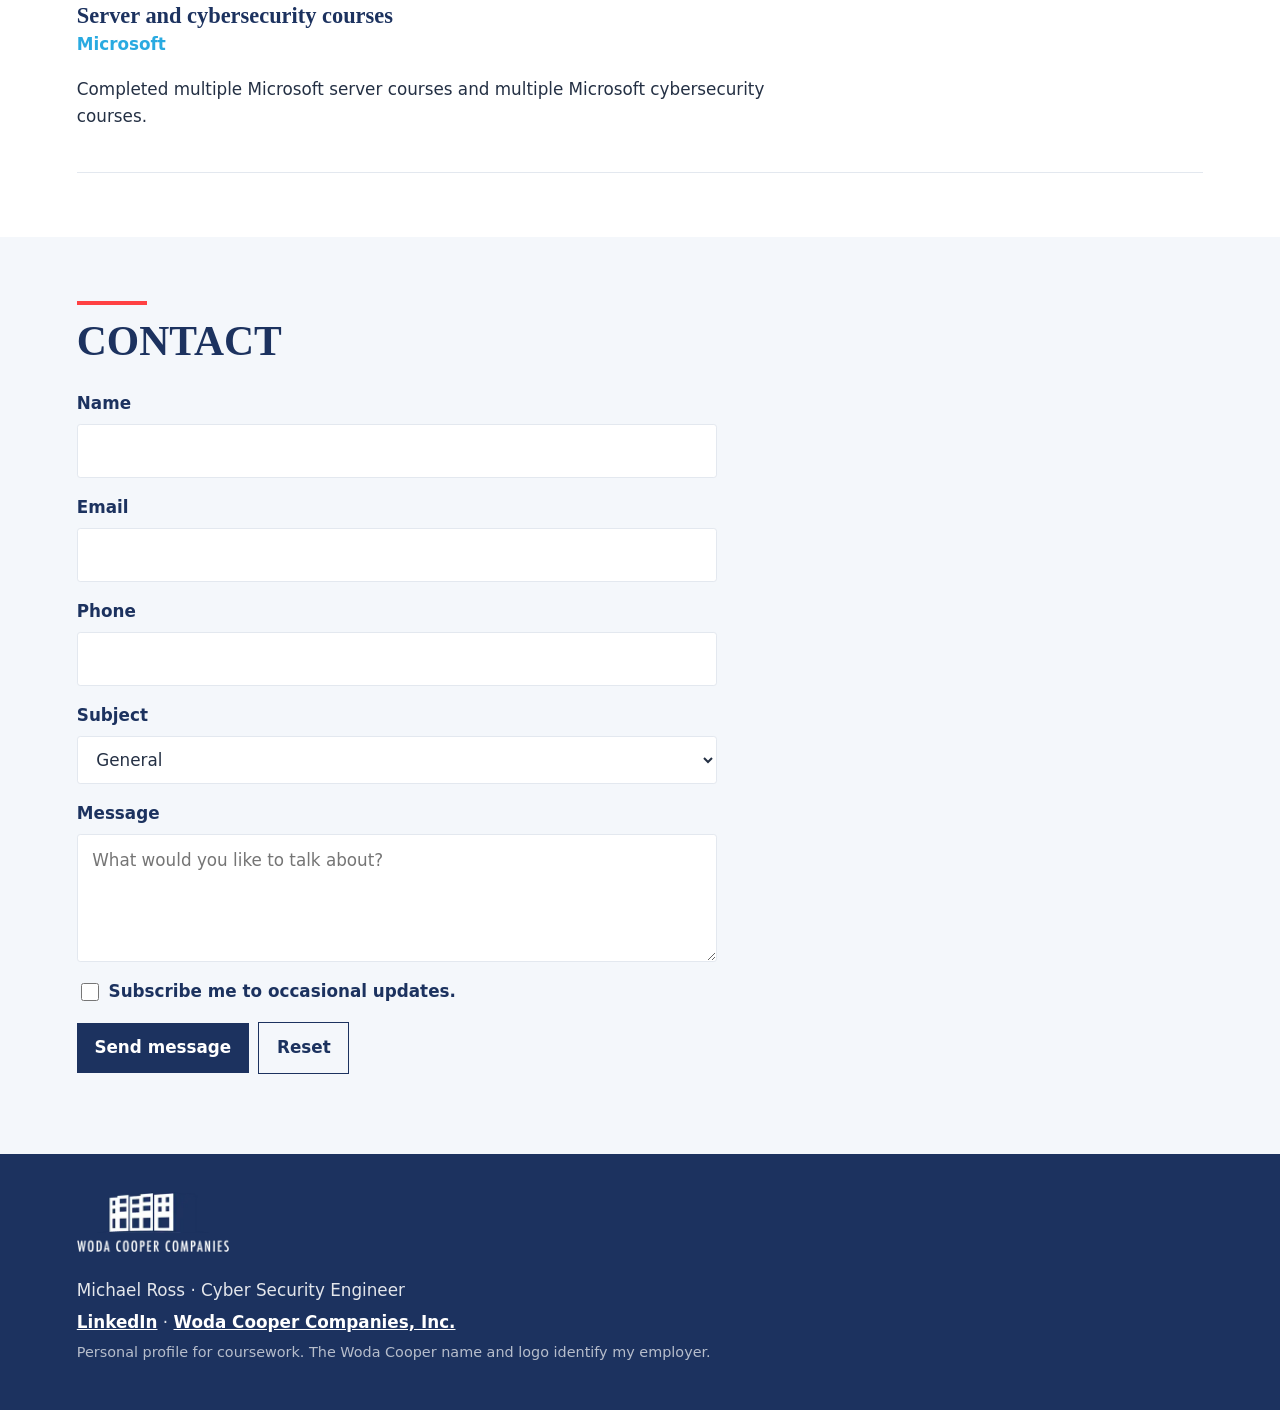
==== commit 47652066: "Add a dark mode control and match the hero button labels." ====
--- a/index.html
+++ b/index.html
@@ -6,6 +6,13 @@
   <title>Michael Ross | Cyber Security Engineer</title>
   <meta name="description" content="Personal profile of Michael Ross, Cyber Security Engineer at Woda Cooper Companies, Inc. in Columbus, Ohio.">
   <link rel="stylesheet" href="css/styles.css">
+  <script>
+    try {
+      if (localStorage.getItem("theme") === "dark") {
+        document.documentElement.dataset.theme = "dark";
+      }
+    } catch (error) {}
+  </script>
 </head>
 <body>
   <a class="skip-link" href="#about">Skip to content</a>
@@ -14,19 +21,22 @@
     <a class="brand" href="#top">
       <img src="assets/logo-white.webp" alt="Woda Cooper Companies" width="210" height="82">
     </a>
-    <button class="menu-toggle" type="button" aria-expanded="false" aria-controls="site-nav">
-      Menu
-    </button>
-    <nav id="site-nav" aria-label="Primary">
-      <ul>
-        <li><a href="#about">About</a></li>
-        <li><a href="#skills">Skills</a></li>
-        <li><a href="#experience">Experience</a></li>
-        <li><a href="#leadership">Leadership</a></li>
-        <li><a href="#training">Training</a></li>
-        <li><a href="#contact">Contact</a></li>
-      </ul>
-    </nav>
+    <div class="header-actions">
+      <button class="menu-toggle" type="button" aria-expanded="false" aria-controls="site-nav">
+        Menu
+      </button>
+      <nav id="site-nav" aria-label="Primary">
+        <ul>
+          <li><a href="#about">About</a></li>
+          <li><a href="#skills">Skills</a></li>
+          <li><a href="#experience">Experience</a></li>
+          <li><a href="#leadership">Leadership</a></li>
+          <li><a href="#training">Training</a></li>
+          <li><a href="#contact">Contact</a></li>
+        </ul>
+      </nav>
+      <button class="theme-toggle" type="button" aria-pressed="false">Dark mode</button>
+    </div>
   </header>
 
   <main id="top">
--- a/css/styles.css
+++ b/css/styles.css
@@ -10,6 +10,7 @@
   --heading: #1c325f;
   --brand: #29aae1;
   --rule: #ff4143;
+  --line: #e3e8ef;
   --header: 5.25rem;
 }
 
@@ -98,14 +99,51 @@
   display: block;
 }
 
+.header-actions {
+  display: flex;
+  align-items: center;
+  gap: 1.25rem;
+}
+
+.theme-toggle {
+  flex-shrink: 0;
+  border: 1px solid rgba(255, 255, 255, 0.45);
+  background: transparent;
+  color: #ffffff;
+  font: inherit;
+  font-size: 0.72rem;
+  font-weight: 700;
+  letter-spacing: 0.03em;
+  line-height: 1.2;
+  text-transform: uppercase;
+  white-space: nowrap;
+  padding: 0.28rem 0.5rem;
+  cursor: pointer;
+}
+
+.theme-toggle:hover,
+.theme-toggle:focus-visible {
+  color: var(--brand);
+  border-color: var(--brand);
+  outline: none;
+}
+
+.theme-toggle[aria-pressed="true"] {
+  background: #ffffff;
+  color: #111111;
+  border-color: #ffffff;
+}
+
 .menu-toggle {
   display: none;
+  flex-shrink: 0;
   border: 1px solid rgba(255, 255, 255, 0.45);
   background: transparent;
   color: #ffffff;
   font: inherit;
   letter-spacing: 0.04em;
   text-transform: uppercase;
+  white-space: nowrap;
   min-height: 2.75rem;
   padding: 0.45rem 0.9rem;
   cursor: pointer;
@@ -210,7 +248,7 @@
 
 .button-ghost {
   background: var(--brand);
-  color: var(--navy);
+  color: var(--surface);
   border: 1px solid var(--brand);
 }
 
@@ -299,16 +337,16 @@
 /* Experience */
 .job {
   padding: 1.4rem 0 1.5rem;
-  border-top: 1px solid #e3e8ef;
+  border-top: 1px solid var(--line);
 }
 
 .job:last-of-type {
-  border-bottom: 1px solid #e3e8ef;
+  border-bottom: 1px solid var(--line);
 }
 
 .job-current {
   background: var(--surface);
-  border: 1px solid #e3e8ef;
+  border: 1px solid var(--line);
   border-top: 0.25rem solid var(--heading);
   padding: 1.4rem 1.3rem 1.2rem;
   box-shadow: 0 0.5rem 1.4rem rgba(28, 50, 95, 0.06);
@@ -403,7 +441,7 @@
 textarea {
   width: 100%;
   padding: 0.75rem 0.9rem;
-  border: 1px solid #c5ceda;
+  border: 1px solid var(--line);
   border-radius: 0.2rem;
   background: var(--surface);
   color: var(--text);
@@ -495,44 +533,65 @@
   font-size: 0.9rem;
 }
 
-/* Dark mode */
-@media (prefers-color-scheme: dark) {
-  :root {
-    --bg: #121820;
-    --surface: #1c2633;
-    --text: #e6ebf2;
-    --muted: #b7c0cc;
-    --heading: #d5deea;
-    --brand: #5ec4f0;
-  }
-
-  .site-header,
-  .hero,
-  .site-footer {
-    background: #0e1724;
-  }
-
-  .hero {
-    background-image: linear-gradient(160deg, #0e1724 0%, #1c325f 70%, #1a6f96 140%);
-  }
-
-  .hero h1,
-  .role,
-  .lede {
-    color: #f4f7fb;
-  }
-
-  h2,
-  h3,
-  label,
-  .facts span,
-  .skills li {
-    color: #d5deea;
-  }
-
-  main section:nth-of-type(even) {
-    background: #182230;
-  }
+/* Dark mode: the same layout in black, white, and gray. */
+html[data-theme="dark"] {
+  color-scheme: dark;
+  --bg: #0e0e0e;
+  --surface: #1a1a1a;
+  --text: #f3f3f3;
+  --muted: #c2c2c2;
+  --navy: #000000;
+  --heading: #ffffff;
+  --brand: #ffffff;
+  --line: #333333;
+}
+
+html[data-theme="dark"] .hero {
+  background: #000000;
+  background-image: linear-gradient(160deg, #000000 0%, #111111 60%, #3a3a3a 140%);
+  color: #ffffff;
+}
+
+html[data-theme="dark"] .hero h1,
+html[data-theme="dark"] .role,
+html[data-theme="dark"] .lede,
+html[data-theme="dark"] .kicker {
+  color: #ffffff;
+}
+
+html[data-theme="dark"] .lede {
+  color: rgba(255, 255, 255, 0.88);
+}
+
+html[data-theme="dark"] .button,
+html[data-theme="dark"] .button-ghost {
+  background: #ffffff;
+  color: #000000;
+  border-color: #ffffff;
+}
+
+html[data-theme="dark"] .button:hover,
+html[data-theme="dark"] .button-ghost:hover {
+  background: #000000;
+  color: #ffffff;
+  border-color: #ffffff;
+}
+
+html[data-theme="dark"] .facts li,
+html[data-theme="dark"] .skills li,
+html[data-theme="dark"] .team li,
+html[data-theme="dark"] .job-current {
+  box-shadow: 0 0.5rem 1.4rem rgba(0, 0, 0, 0.45);
+}
+
+html[data-theme="dark"] form button[type="submit"] {
+  border: 1px solid #ffffff;
+}
+
+html[data-theme="dark"] .theme-toggle[aria-pressed="true"]:hover,
+html[data-theme="dark"] .theme-toggle[aria-pressed="true"]:focus-visible {
+  color: #000000;
+  border-color: #ffffff;
 }
 
 /* Responsive
@@ -617,6 +676,20 @@
     padding-right: 1.25rem;
   }
 
+  .brand img {
+    width: 7.25rem;
+  }
+
+  .header-actions {
+    gap: 0.45rem;
+  }
+
+  .menu-toggle {
+    font-size: 0.82rem;
+    letter-spacing: 0.02em;
+    padding: 0.4rem 0.55rem;
+  }
+
   .hero {
     padding: 2.5rem 1.25rem 2.25rem;
   }
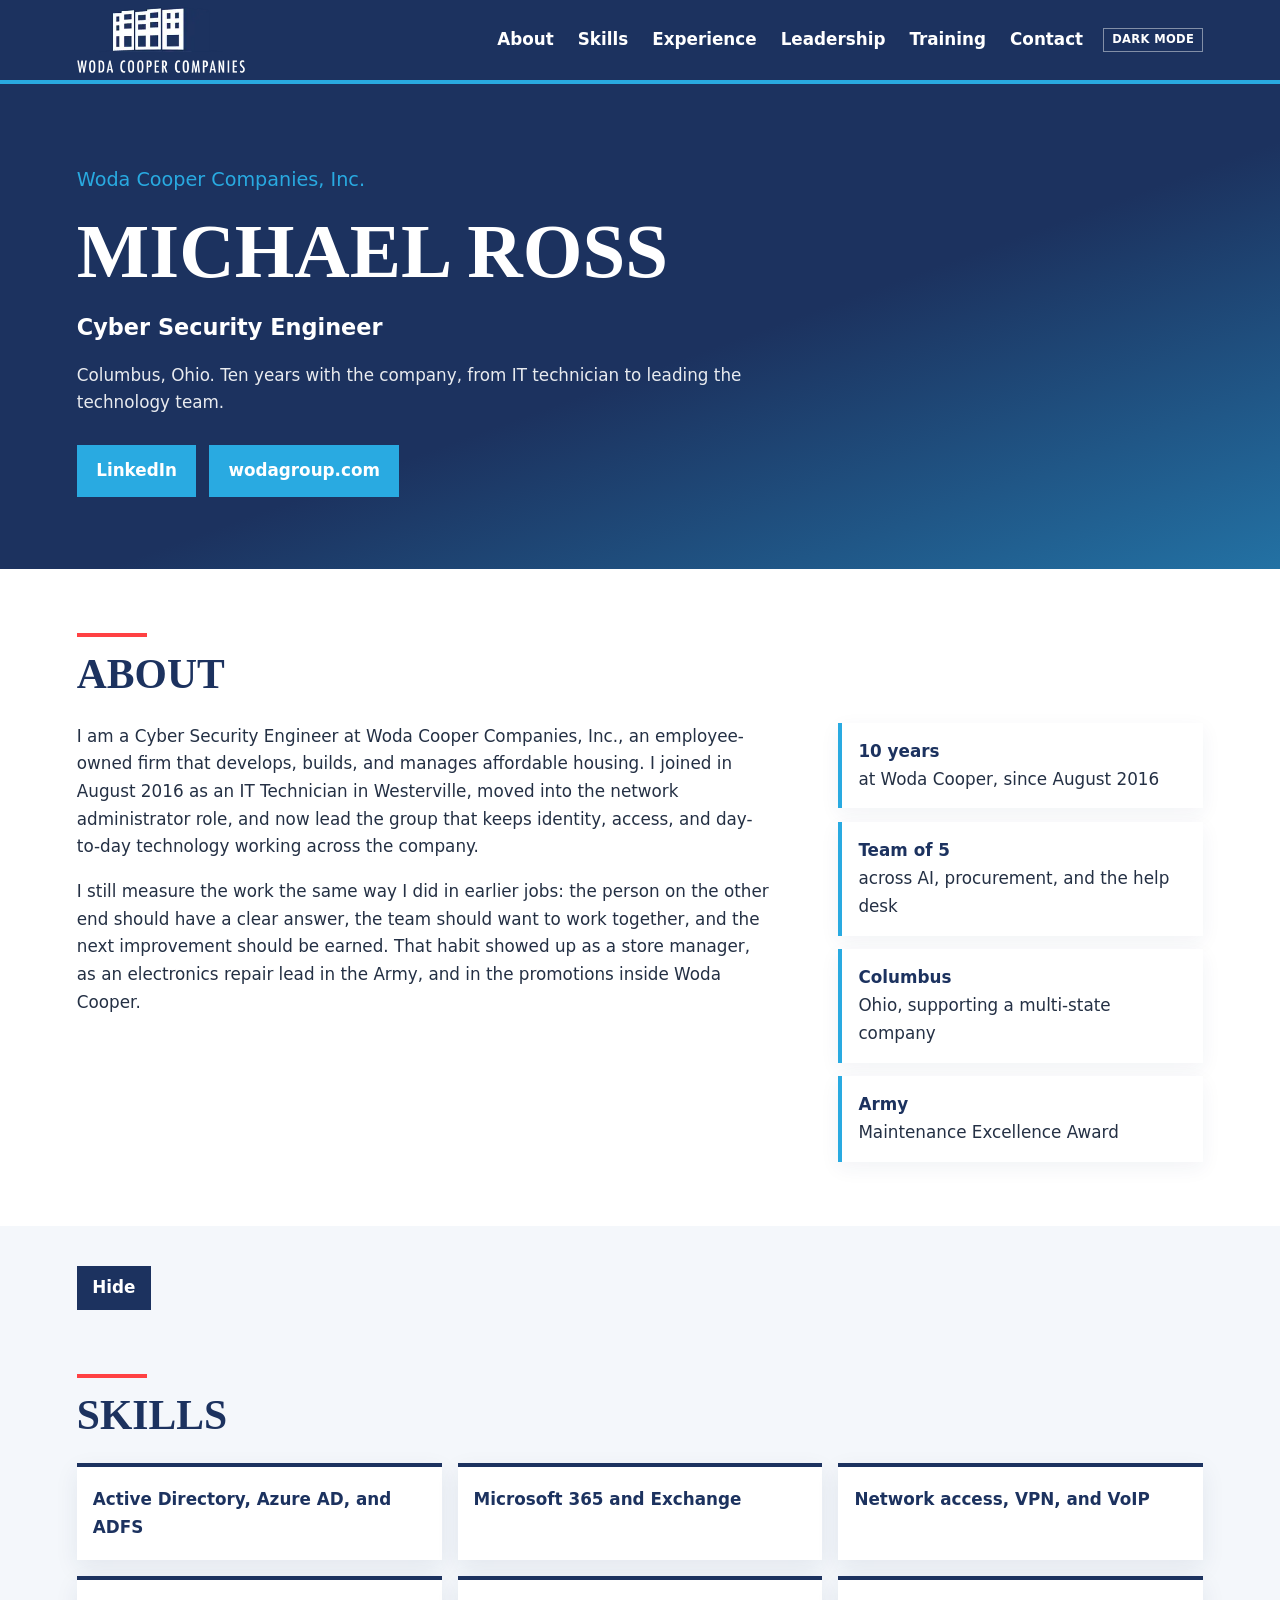
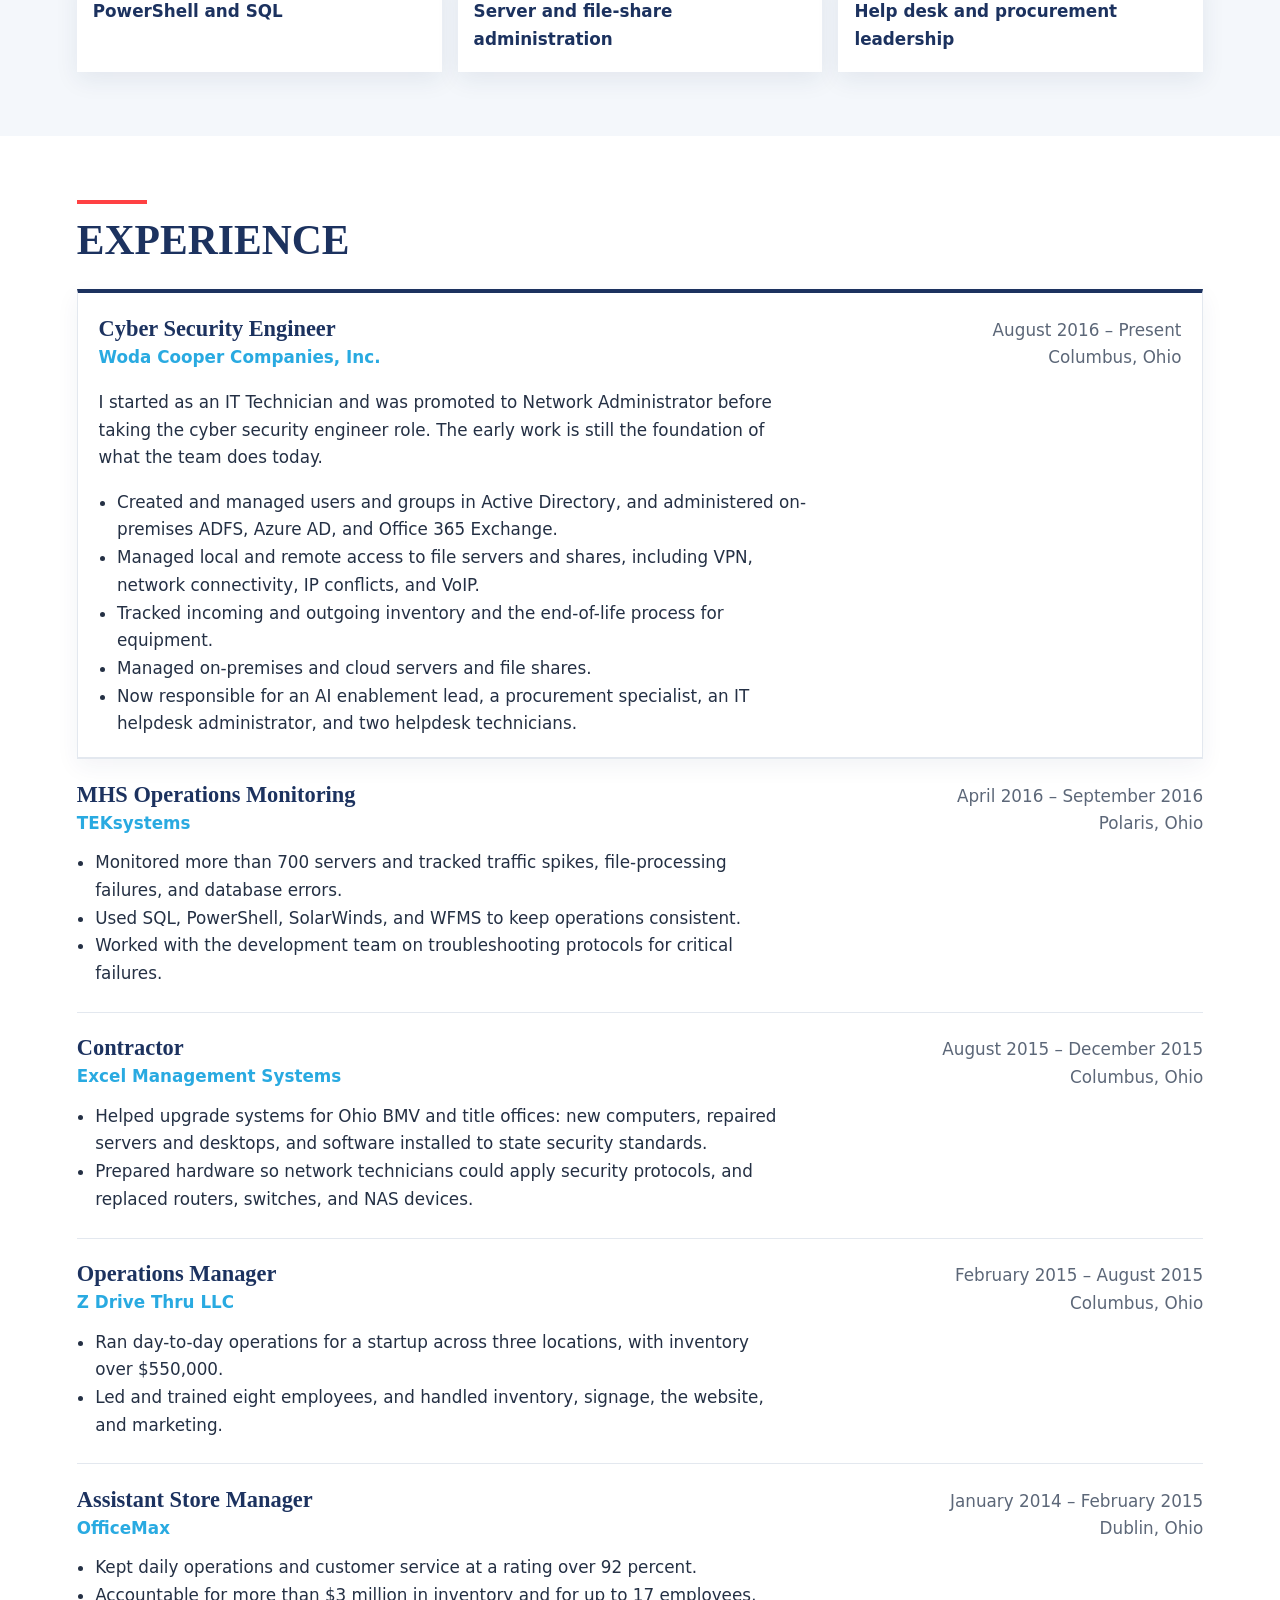
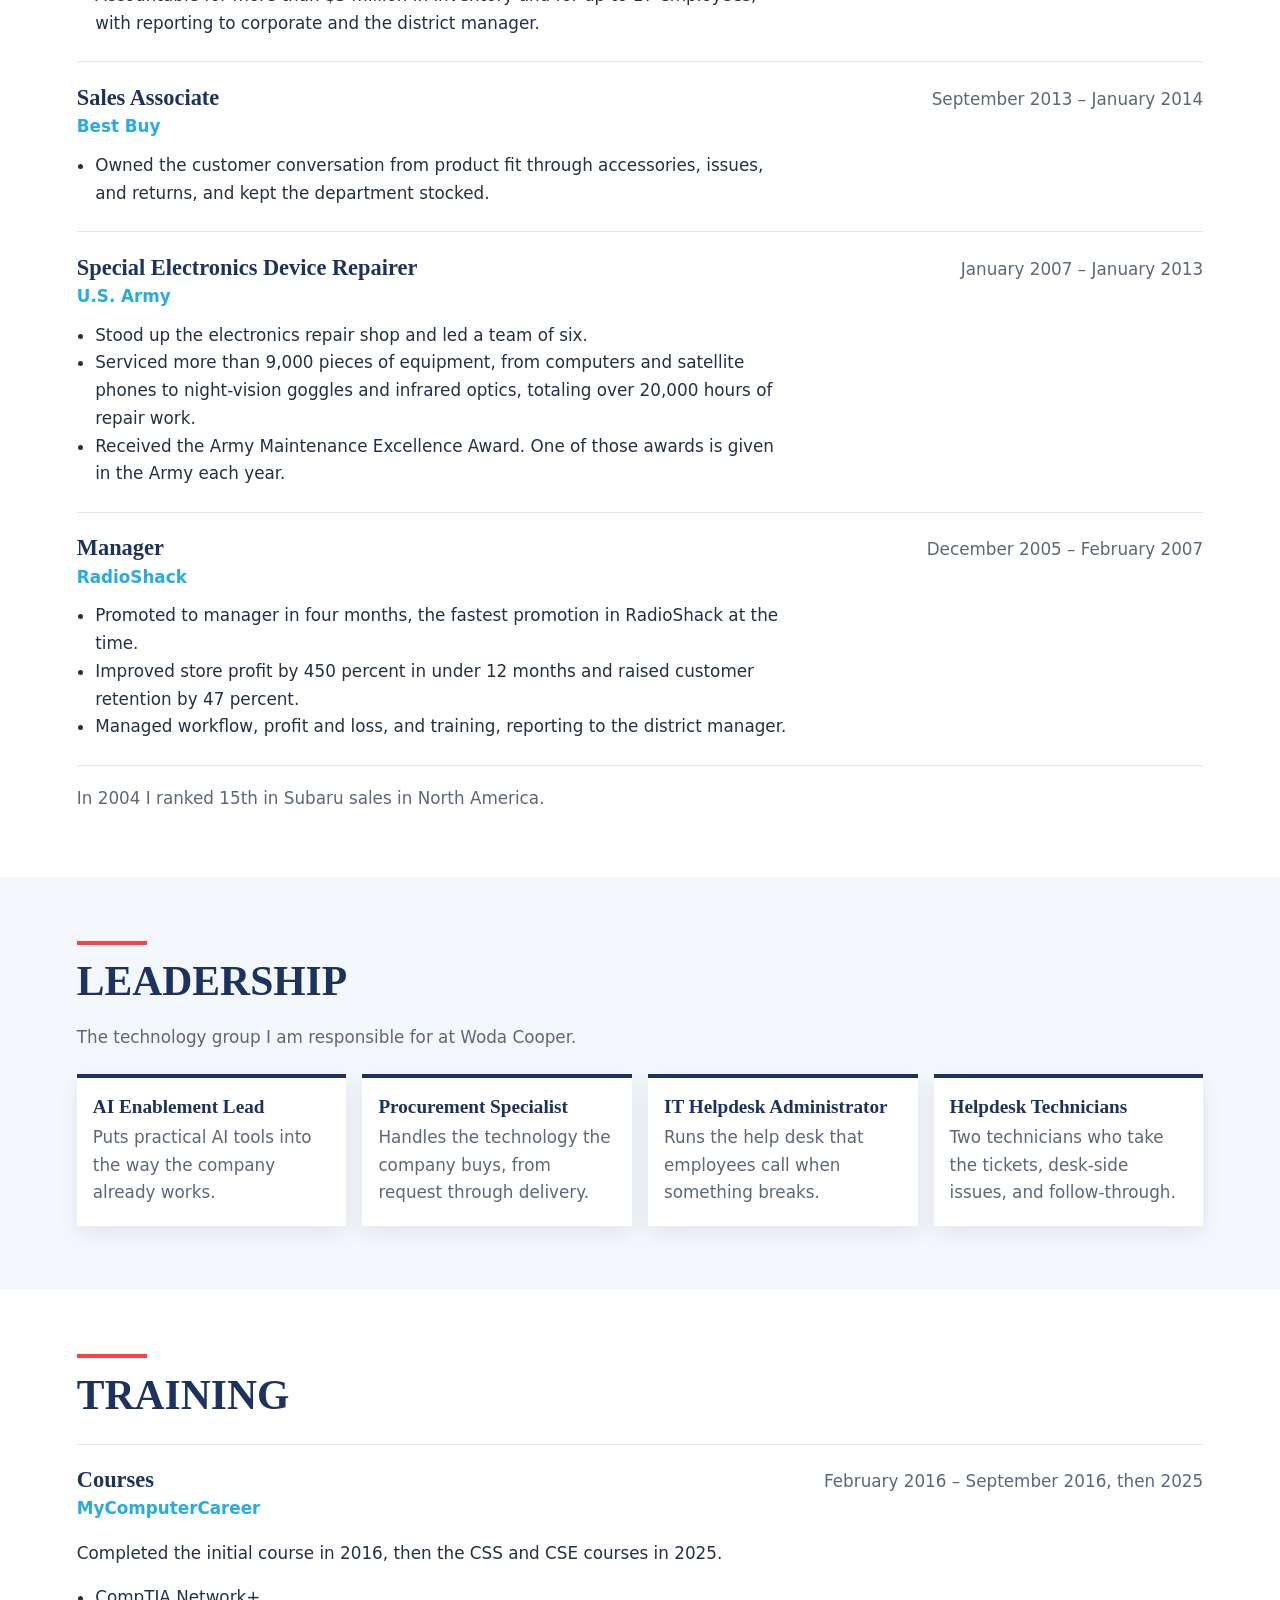
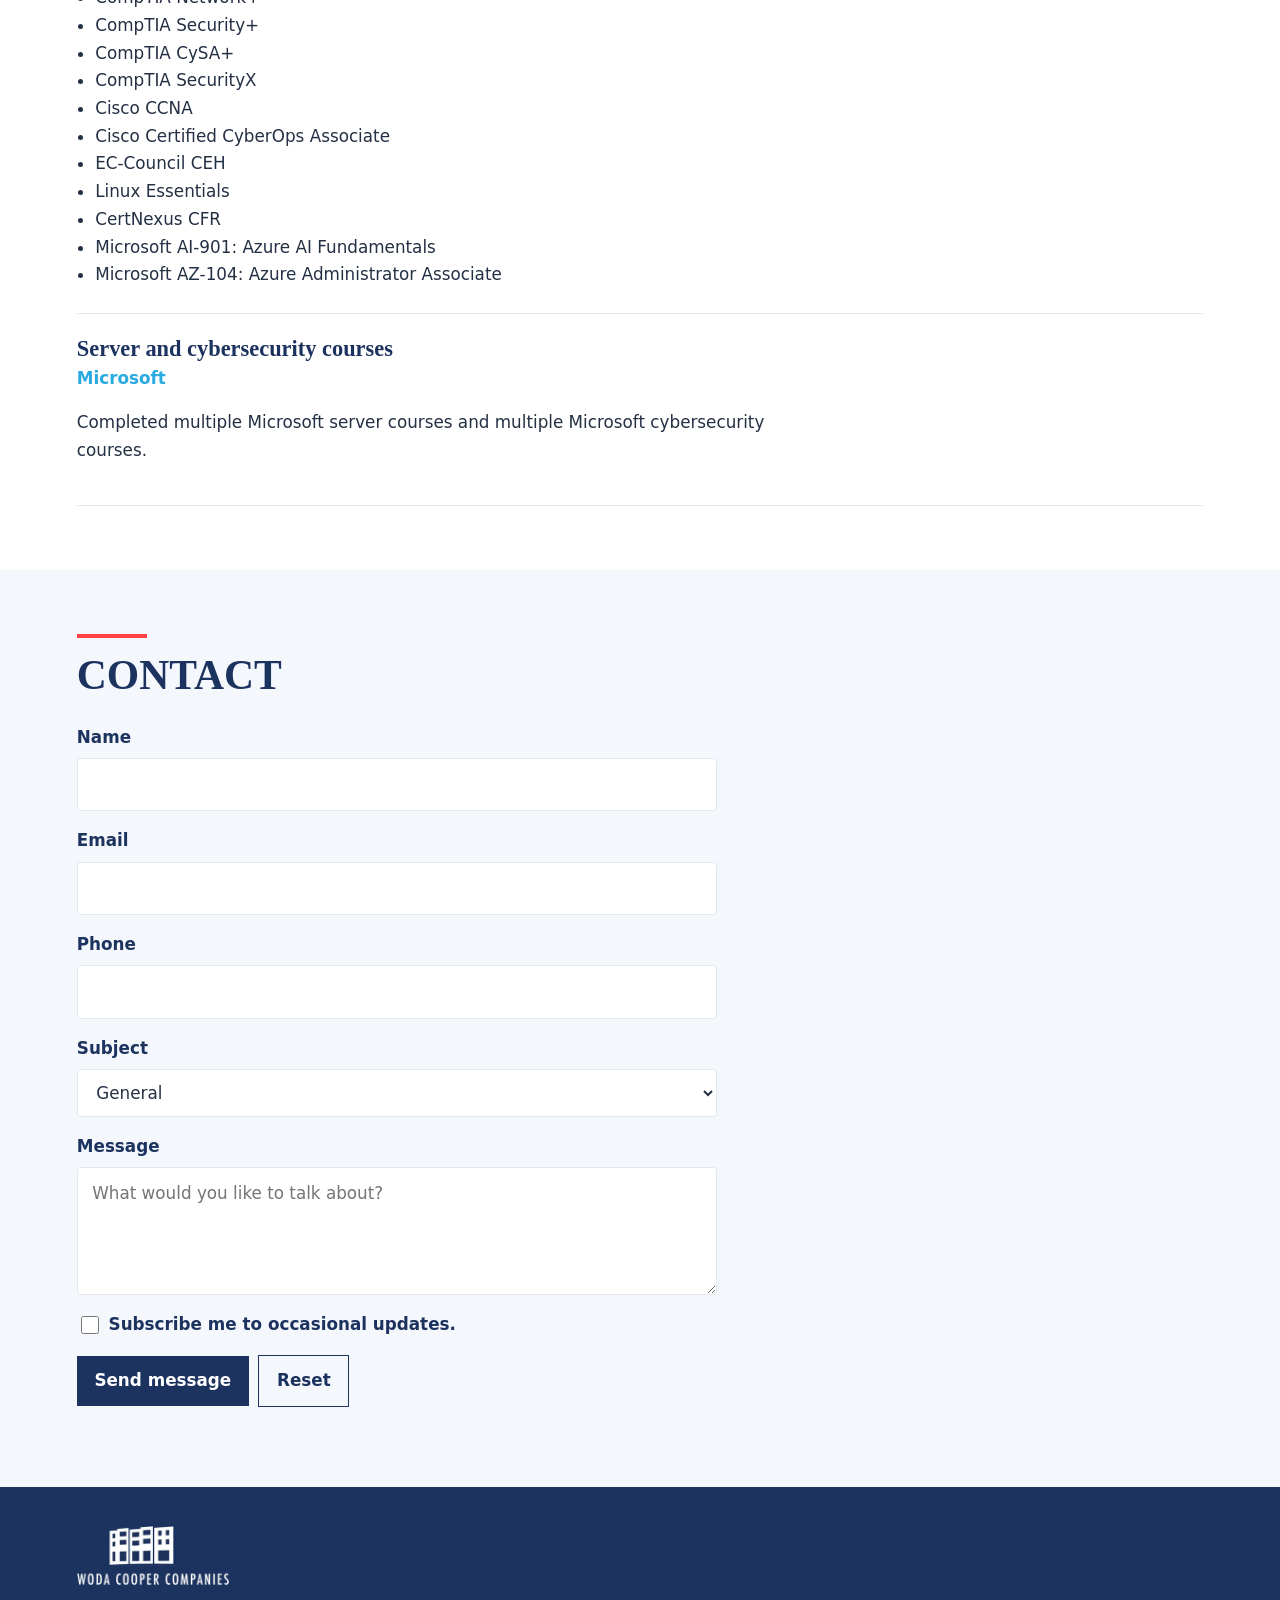
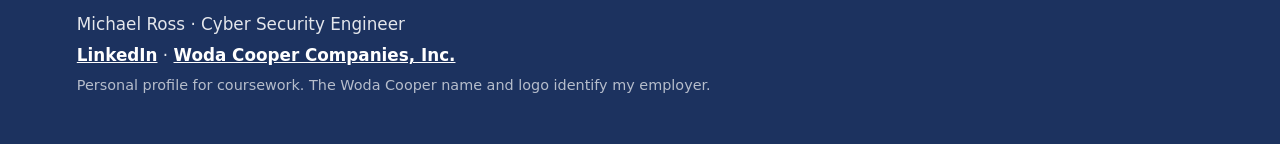
==== commit 5e35f79f: "Add a skills show and hide control and record the 2025 courses." ====
--- a/index.html
+++ b/index.html
@@ -66,6 +66,10 @@
         </ul>
       </div>
     </section>
+
+    <div class="skills-bar">
+      <button type="button" id="skills-toggle" class="skills-toggle" aria-expanded="true" aria-controls="skills">Hide</button>
+    </div>
 
     <section id="skills">
       <h2>Skills</h2>
@@ -231,12 +235,25 @@
       <article class="job">
         <header class="job-head">
           <div>
-            <h3>Full program</h3>
+            <h3>Courses</h3>
             <p class="org">MyComputerCareer</p>
           </div>
-          <p class="when">February 2016 – September 2016</p>
-        </header>
-        <p>Completed every course MyComputerCareer offers and earned the certificate for each one, including CompTIA A+, Network+, MCP, and MTA. Finished the program in September 2016.</p>
+          <p class="when">February 2016 – September 2016, then 2025</p>
+        </header>
+        <p>Completed the initial course in 2016, then the CSS and CSE courses in 2025.</p>
+        <ul>
+          <li>CompTIA Network+</li>
+          <li>CompTIA Security+</li>
+          <li>CompTIA CySA+</li>
+          <li>CompTIA SecurityX</li>
+          <li>Cisco CCNA</li>
+          <li>Cisco Certified CyberOps Associate</li>
+          <li>EC-Council CEH</li>
+          <li>Linux Essentials</li>
+          <li>CertNexus CFR</li>
+          <li>Microsoft AI-901: Azure AI Fundamentals</li>
+          <li>Microsoft AZ-104: Azure Administrator Associate</li>
+        </ul>
       </article>
       <article class="job">
         <header class="job-head">
--- a/css/styles.css
+++ b/css/styles.css
@@ -315,6 +315,26 @@
   font-weight: 700;
 }
 
+/* Show / hide control sits just above the skills section. */
+.skills-bar {
+  padding: 2.5rem 6vw 0;
+}
+
+.skills-toggle {
+  font: inherit;
+  font-weight: 700;
+  padding: 0.45rem 0.9rem;
+  background: var(--navy);
+  color: #ffffff;
+  border: 1px solid var(--navy);
+  cursor: pointer;
+}
+
+.skills-toggle:focus-visible {
+  outline: 3px solid var(--brand);
+  outline-offset: 2px;
+}
+
 /* Skills — grid */
 .skills {
   display: grid;
@@ -584,7 +604,8 @@
   box-shadow: 0 0.5rem 1.4rem rgba(0, 0, 0, 0.45);
 }
 
-html[data-theme="dark"] form button[type="submit"] {
+html[data-theme="dark"] form button[type="submit"],
+html[data-theme="dark"] .skills-toggle {
   border: 1px solid #ffffff;
 }
 
@@ -613,6 +634,11 @@
 
   nav ul {
     gap: 1rem;
+  }
+
+  .skills-bar {
+    padding-left: 5vw;
+    padding-right: 5vw;
   }
 
   .hero {
@@ -690,6 +716,11 @@
     padding: 0.4rem 0.55rem;
   }
 
+  .skills-bar {
+    padding-left: 1.25rem;
+    padding-right: 1.25rem;
+  }
+
   .hero {
     padding: 2.5rem 1.25rem 2.25rem;
   }
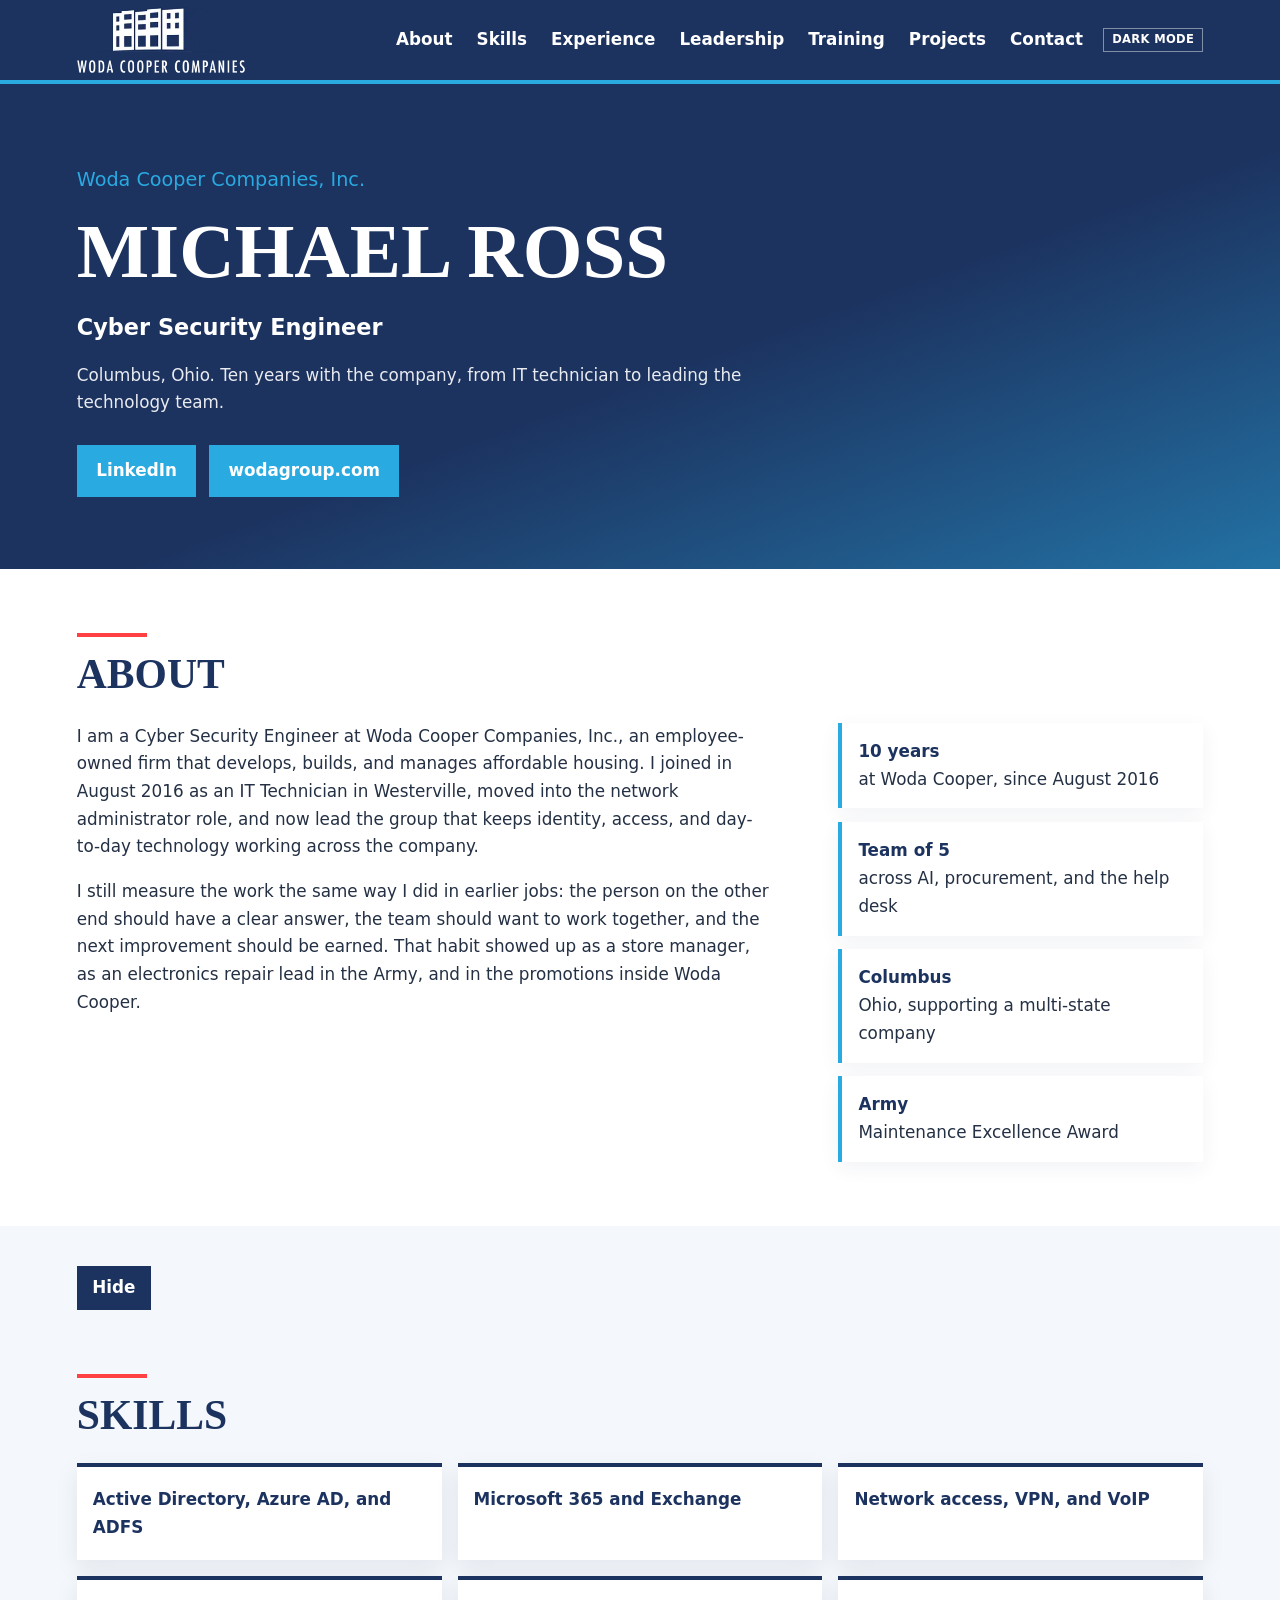
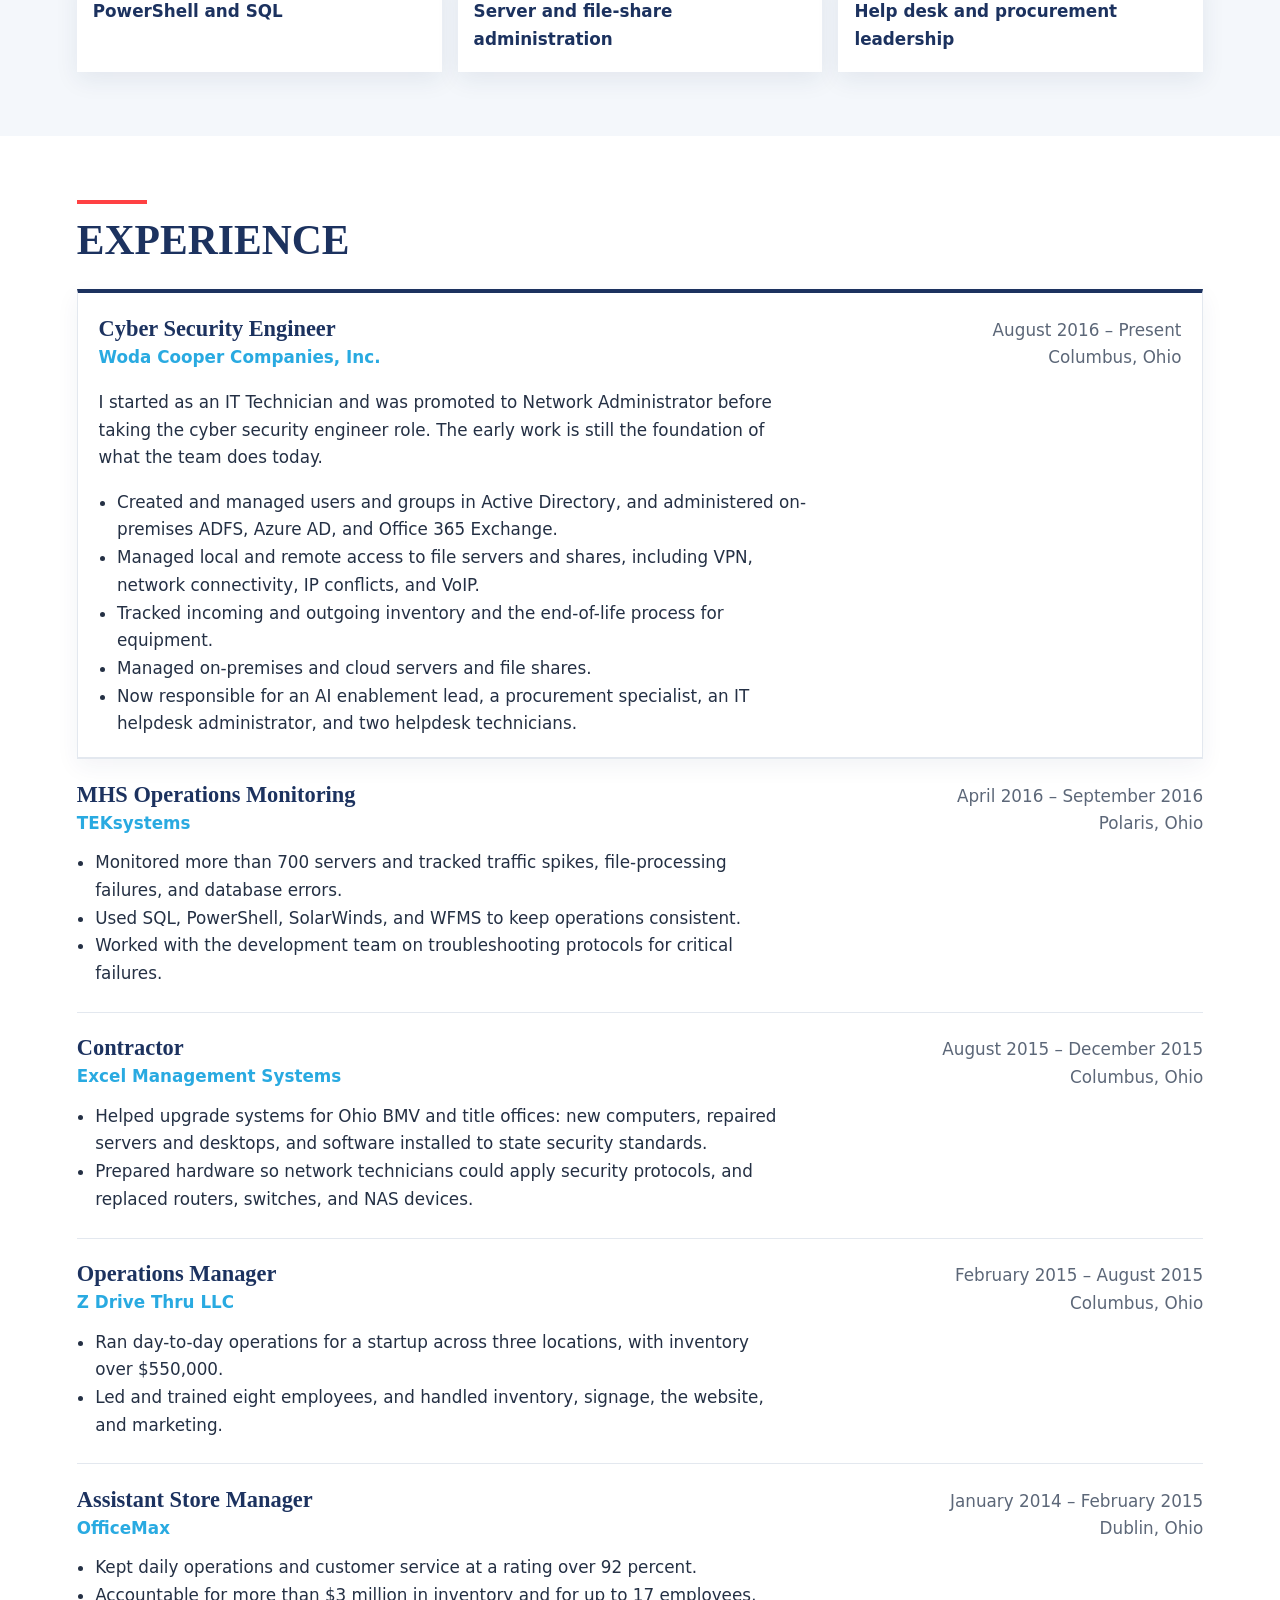
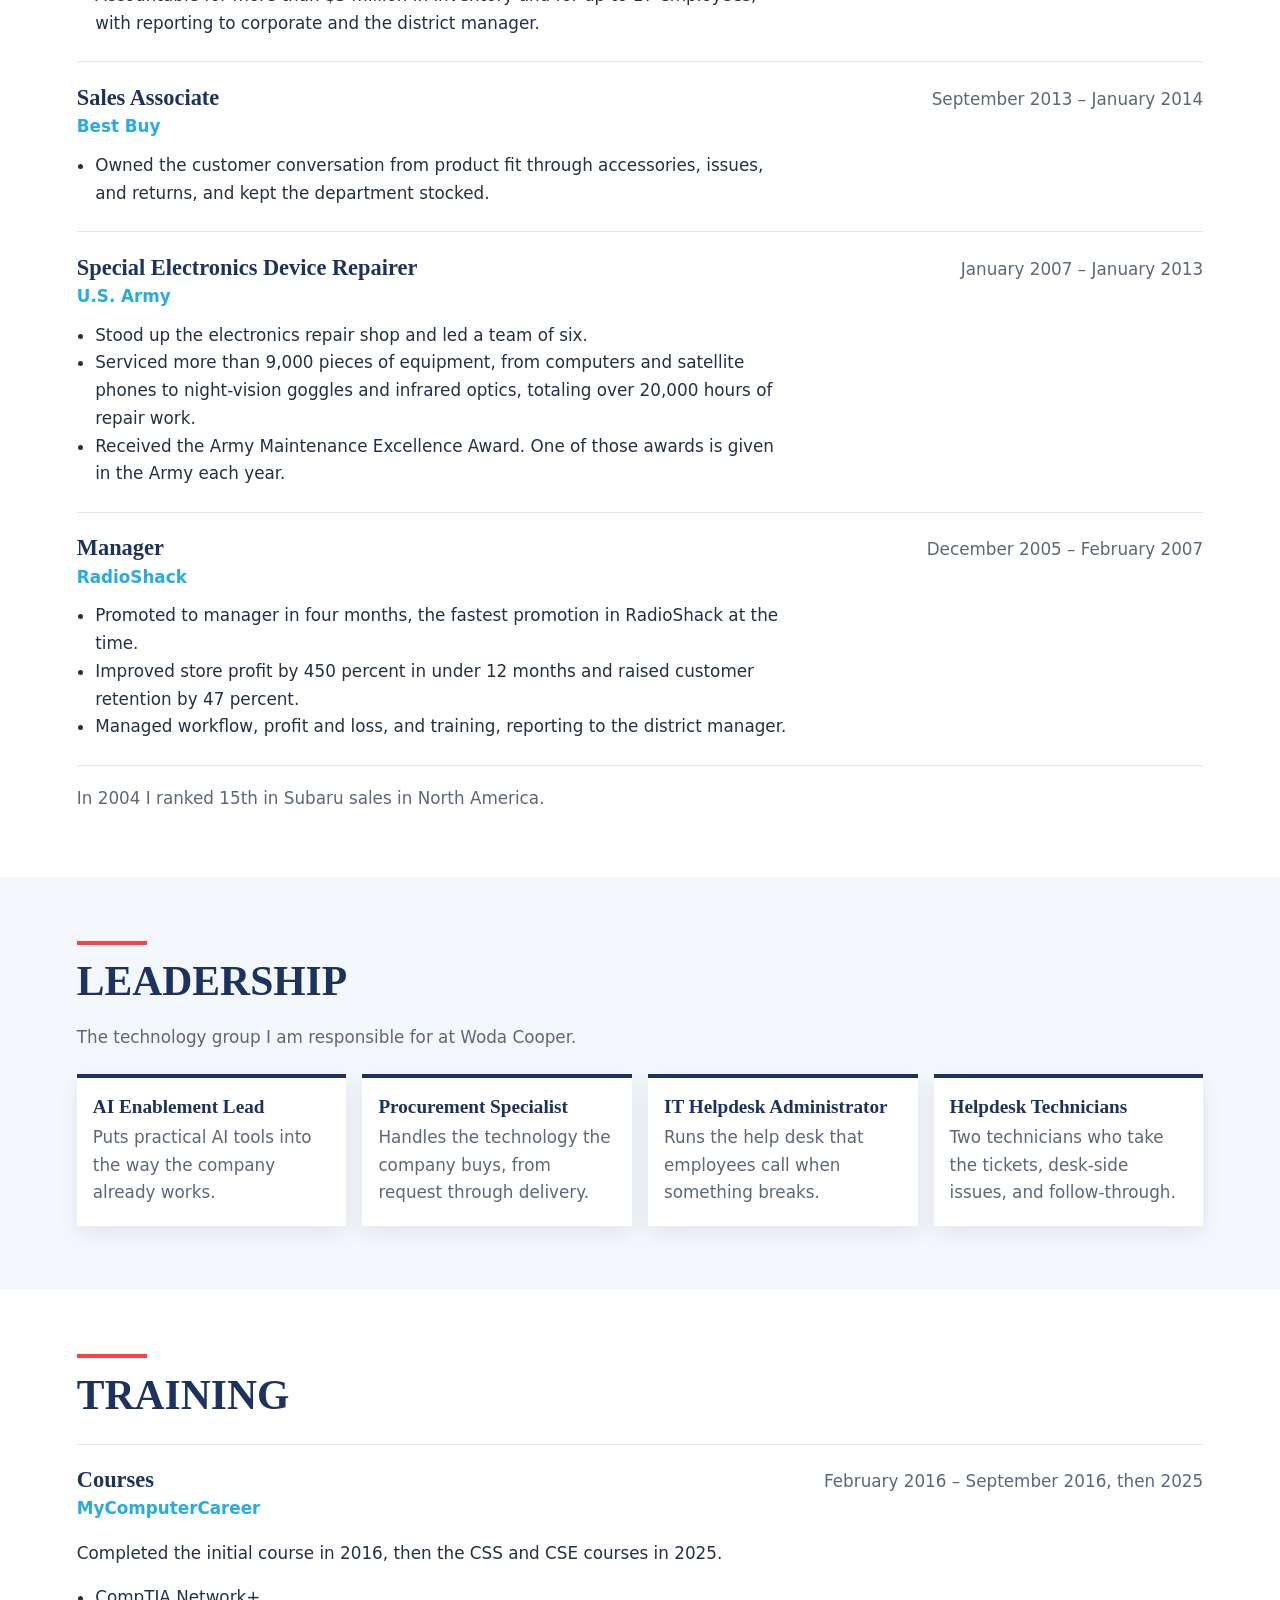
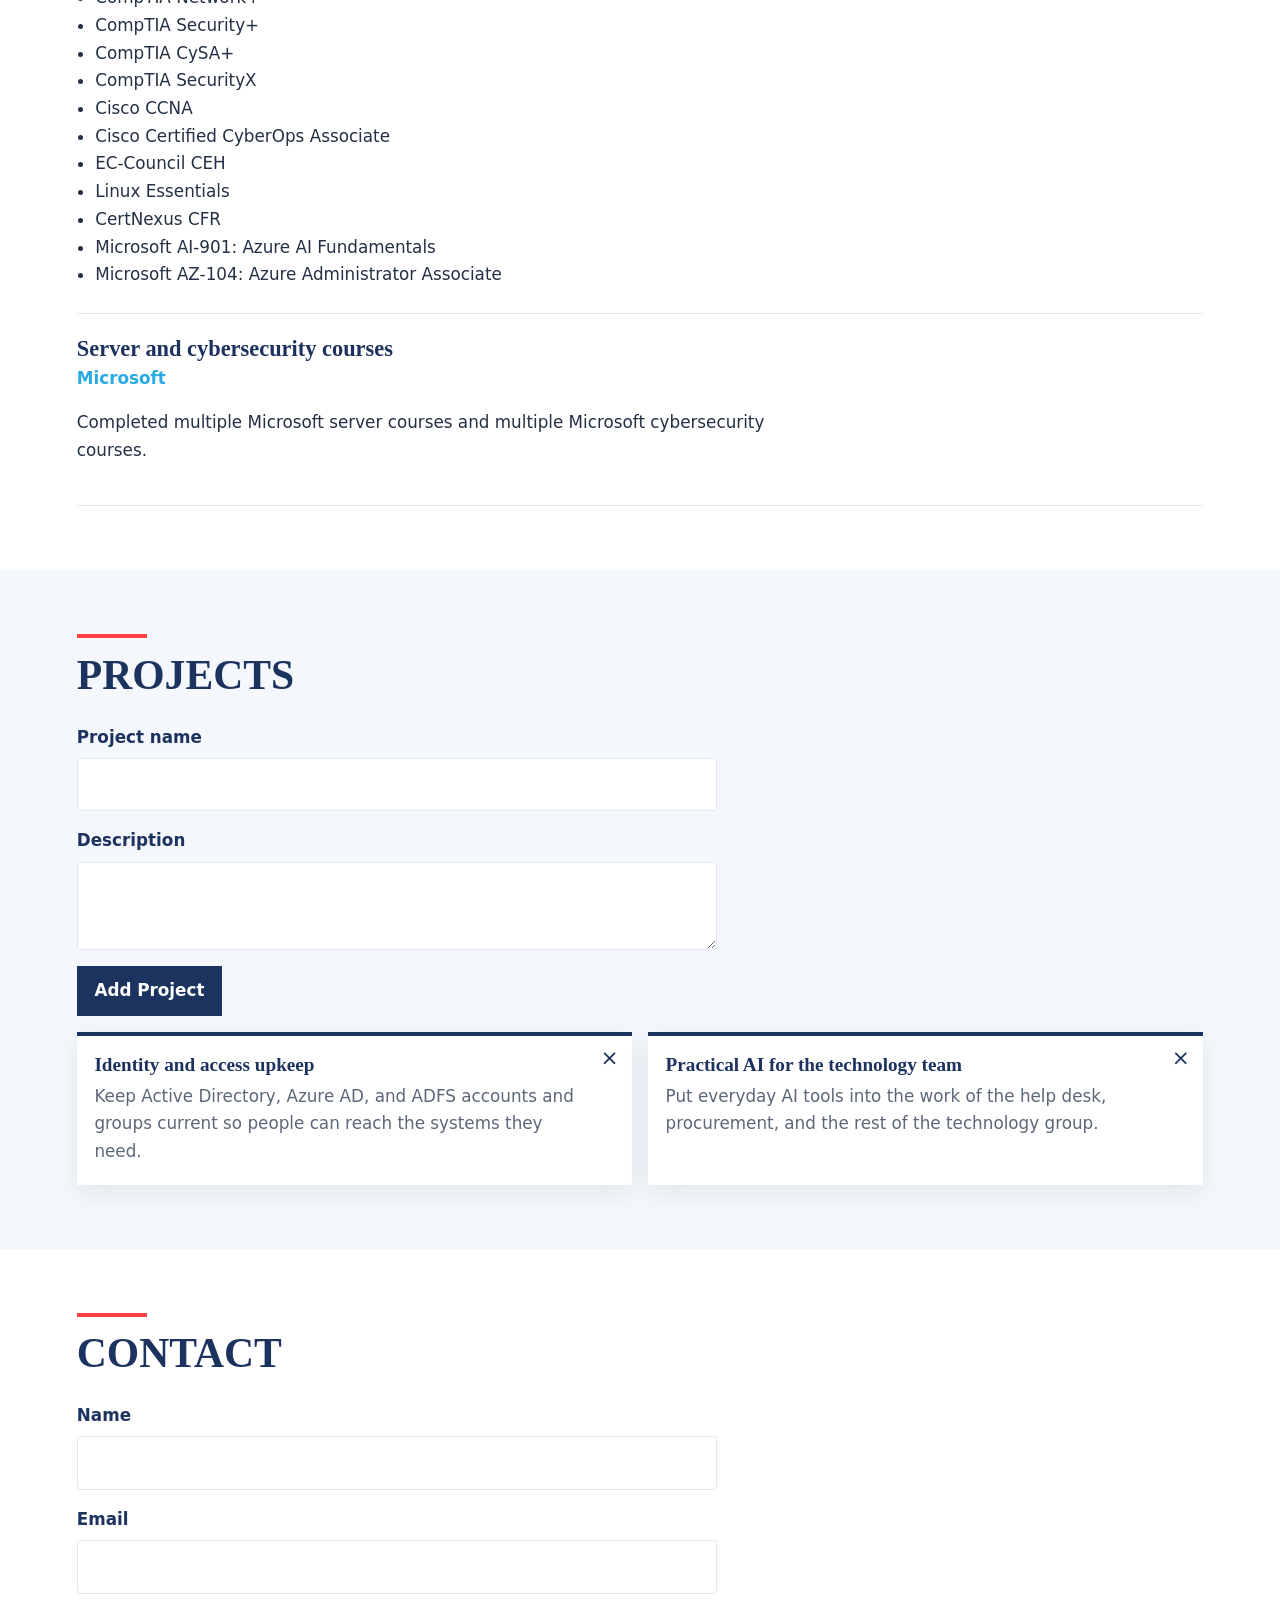
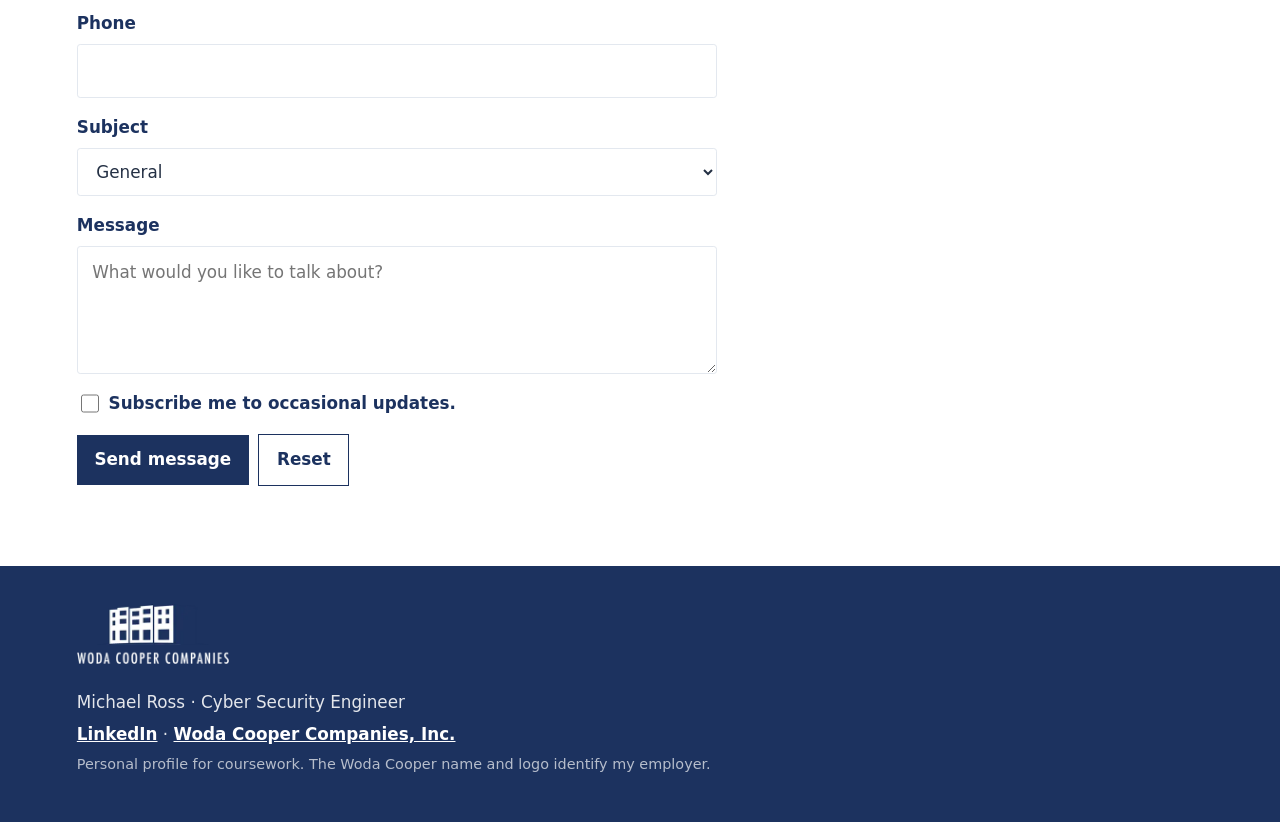
==== commit 658f06a5: "Add a Projects section that builds cards from a JavaScript array." ====
--- a/index.html
+++ b/index.html
@@ -32,6 +32,7 @@
           <li><a href="#experience">Experience</a></li>
           <li><a href="#leadership">Leadership</a></li>
           <li><a href="#training">Training</a></li>
+          <li><a href="#projects">Projects</a></li>
           <li><a href="#contact">Contact</a></li>
         </ul>
       </nav>
@@ -266,6 +267,24 @@
       </article>
     </section>
 
+    <section id="projects">
+      <h2>Projects</h2>
+      <form id="project-form" class="project-form">
+        <p>
+          <label for="project-name">Project name</label>
+          <input type="text" id="project-name" name="project-name" required>
+        </p>
+        <p>
+          <label for="project-description">Description</label>
+          <textarea id="project-description" name="project-description" required></textarea>
+        </p>
+        <p>
+          <button type="submit">Add Project</button>
+        </p>
+      </form>
+      <ul id="project-list" class="project-list"></ul>
+    </section>
+
     <section id="contact">
       <h2>Contact</h2>
       <form action="#" method="post">
@@ -328,5 +347,6 @@
   </footer>
 
   <script src="js/nav.js"></script>
+  <script src="js/projects.js"></script>
 </body>
 </html>
--- a/css/styles.css
+++ b/css/styles.css
@@ -438,6 +438,65 @@
   color: var(--muted);
 }
 
+/* Projects — the cards are drawn from the array in js/projects.js */
+.project-form textarea {
+  min-height: 5.5rem;
+}
+
+.project-list {
+  display: grid;
+  grid-template-columns: repeat(2, minmax(0, 1fr));
+  gap: 1rem;
+  margin: 0.5rem 0 0;
+  padding: 0;
+  list-style: none;
+}
+
+.project-card {
+  position: relative;
+  margin: 0;
+  background: var(--surface);
+  border-top: 0.25rem solid var(--heading);
+  padding: 1.15rem 2.6rem 1.2rem 1.1rem;
+  box-shadow: 0 0.5rem 1.4rem rgba(28, 50, 95, 0.08);
+}
+
+.project-card h3 {
+  margin: 0 0 0.4rem;
+  font-size: 1.2rem;
+}
+
+.project-card p {
+  margin: 0;
+  color: var(--muted);
+}
+
+.project-delete {
+  position: absolute;
+  top: 0.45rem;
+  right: 0.45rem;
+  width: 1.9rem;
+  height: 1.9rem;
+  padding: 0;
+  border: 0;
+  background: transparent;
+  color: var(--heading);
+  font: inherit;
+  font-size: 1.35rem;
+  line-height: 1;
+  cursor: pointer;
+}
+
+.project-delete:hover,
+.project-delete:focus-visible {
+  color: var(--rule);
+}
+
+.project-delete:focus-visible {
+  outline: 3px solid var(--brand);
+  outline-offset: 2px;
+}
+
 /* Form */
 [hidden] {
   display: none !important;
@@ -600,6 +659,7 @@
 html[data-theme="dark"] .facts li,
 html[data-theme="dark"] .skills li,
 html[data-theme="dark"] .team li,
+html[data-theme="dark"] .project-card,
 html[data-theme="dark"] .job-current {
   box-shadow: 0 0.5rem 1.4rem rgba(0, 0, 0, 0.45);
 }
@@ -685,6 +745,7 @@
 
   .skills,
   .team,
+  .project-list,
   .job-head {
     grid-template-columns: 1fr;
     display: grid;
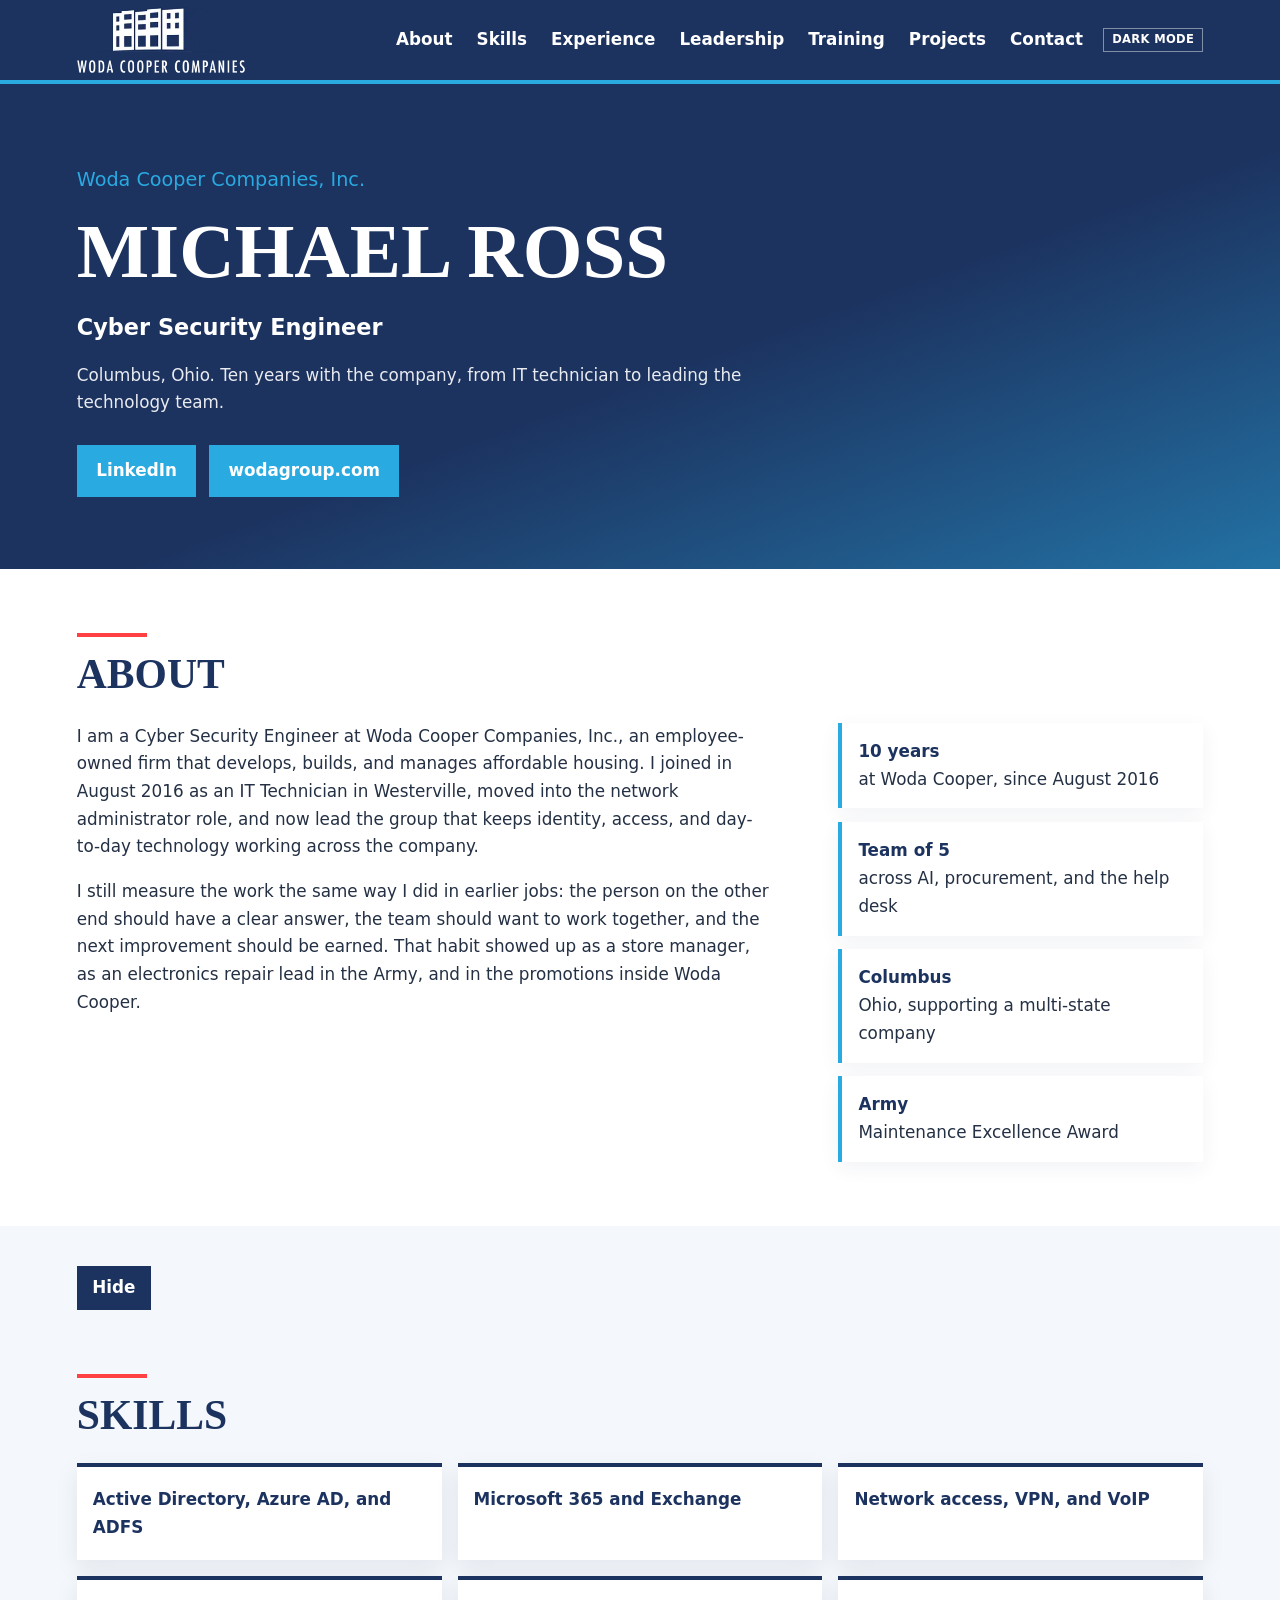
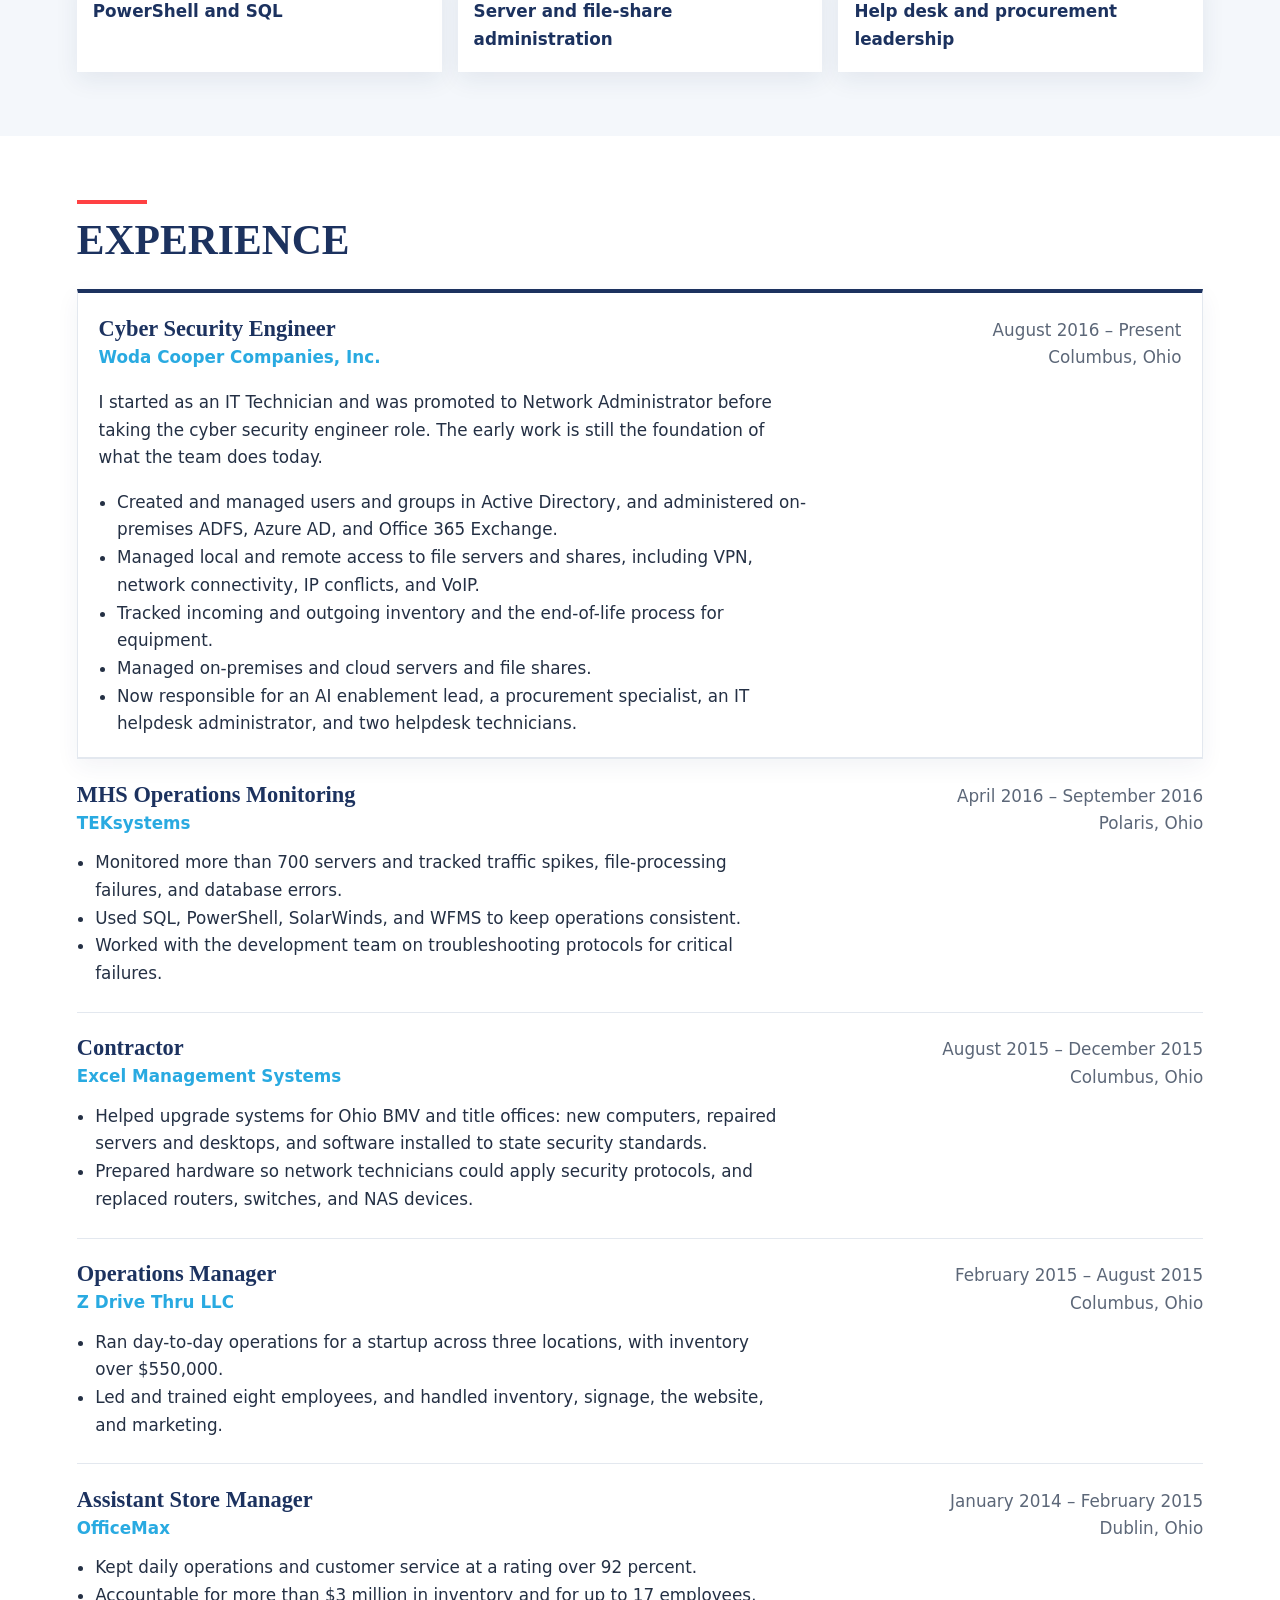
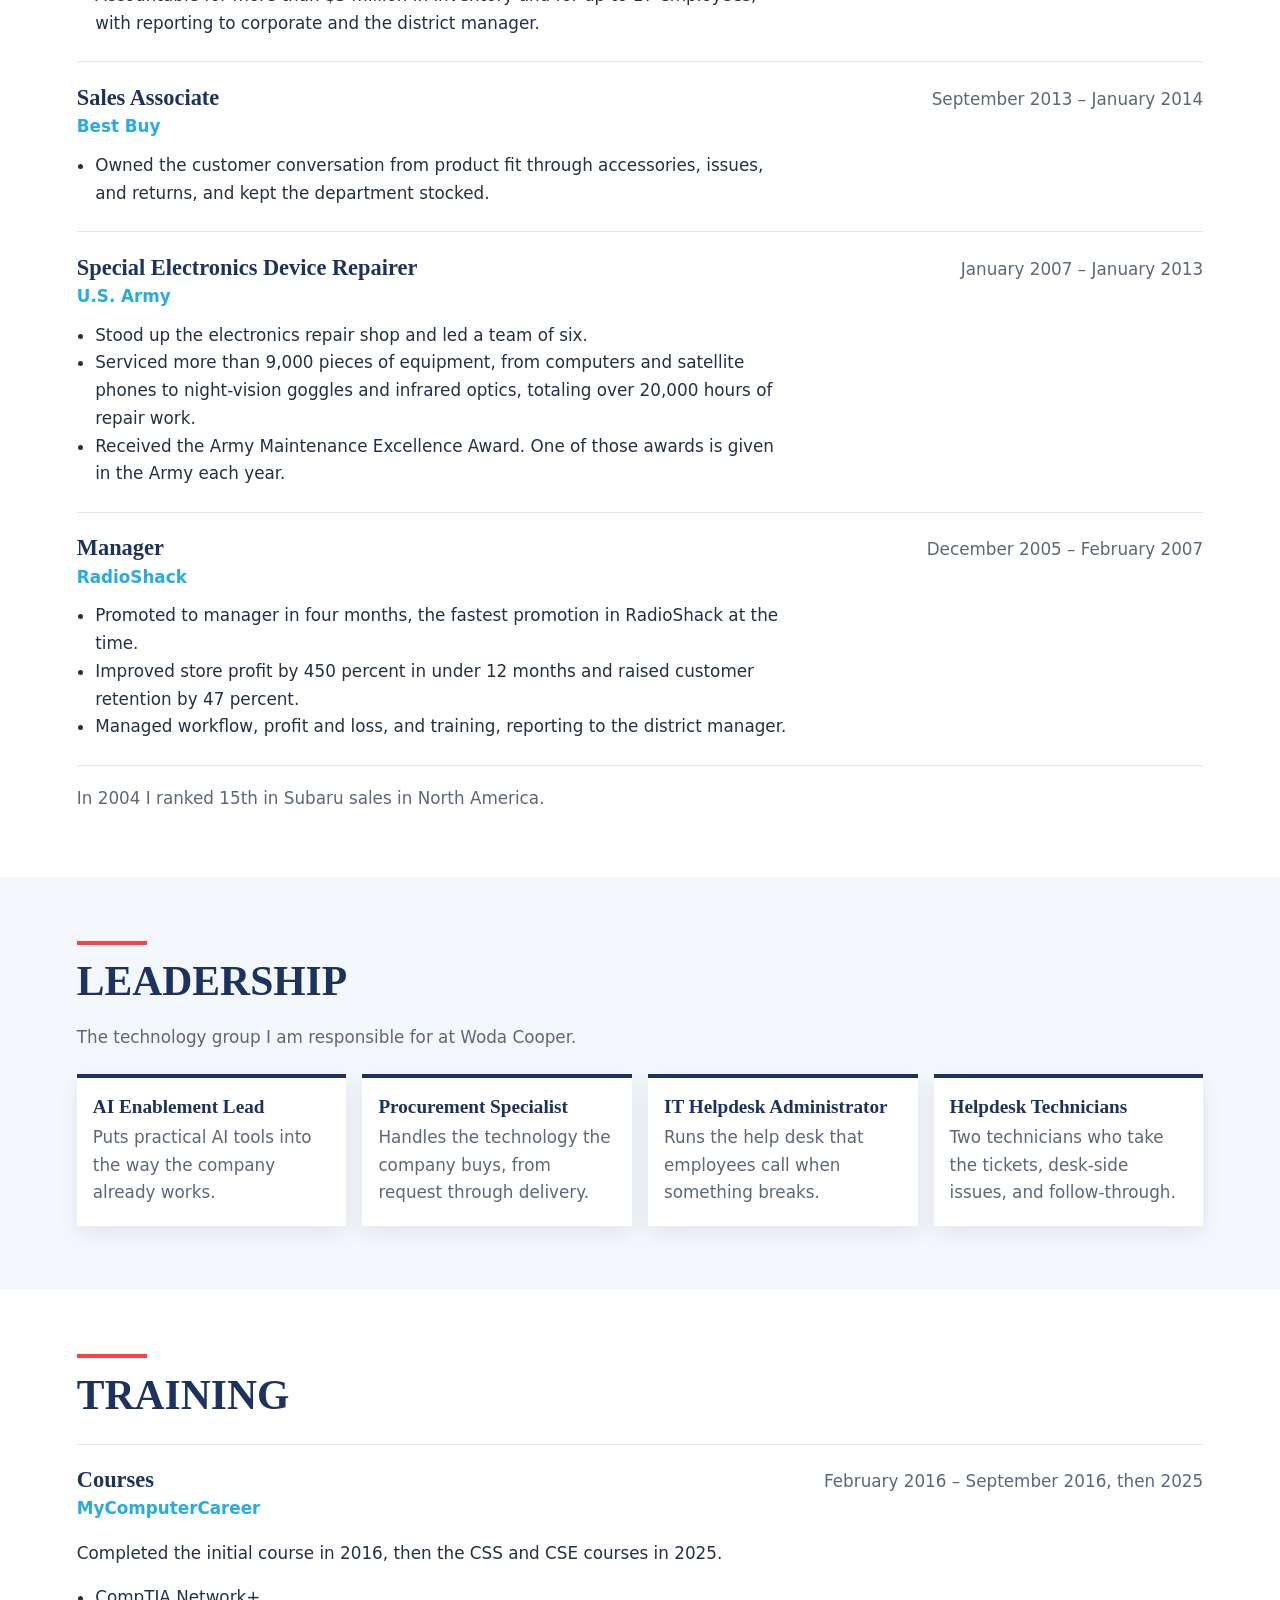
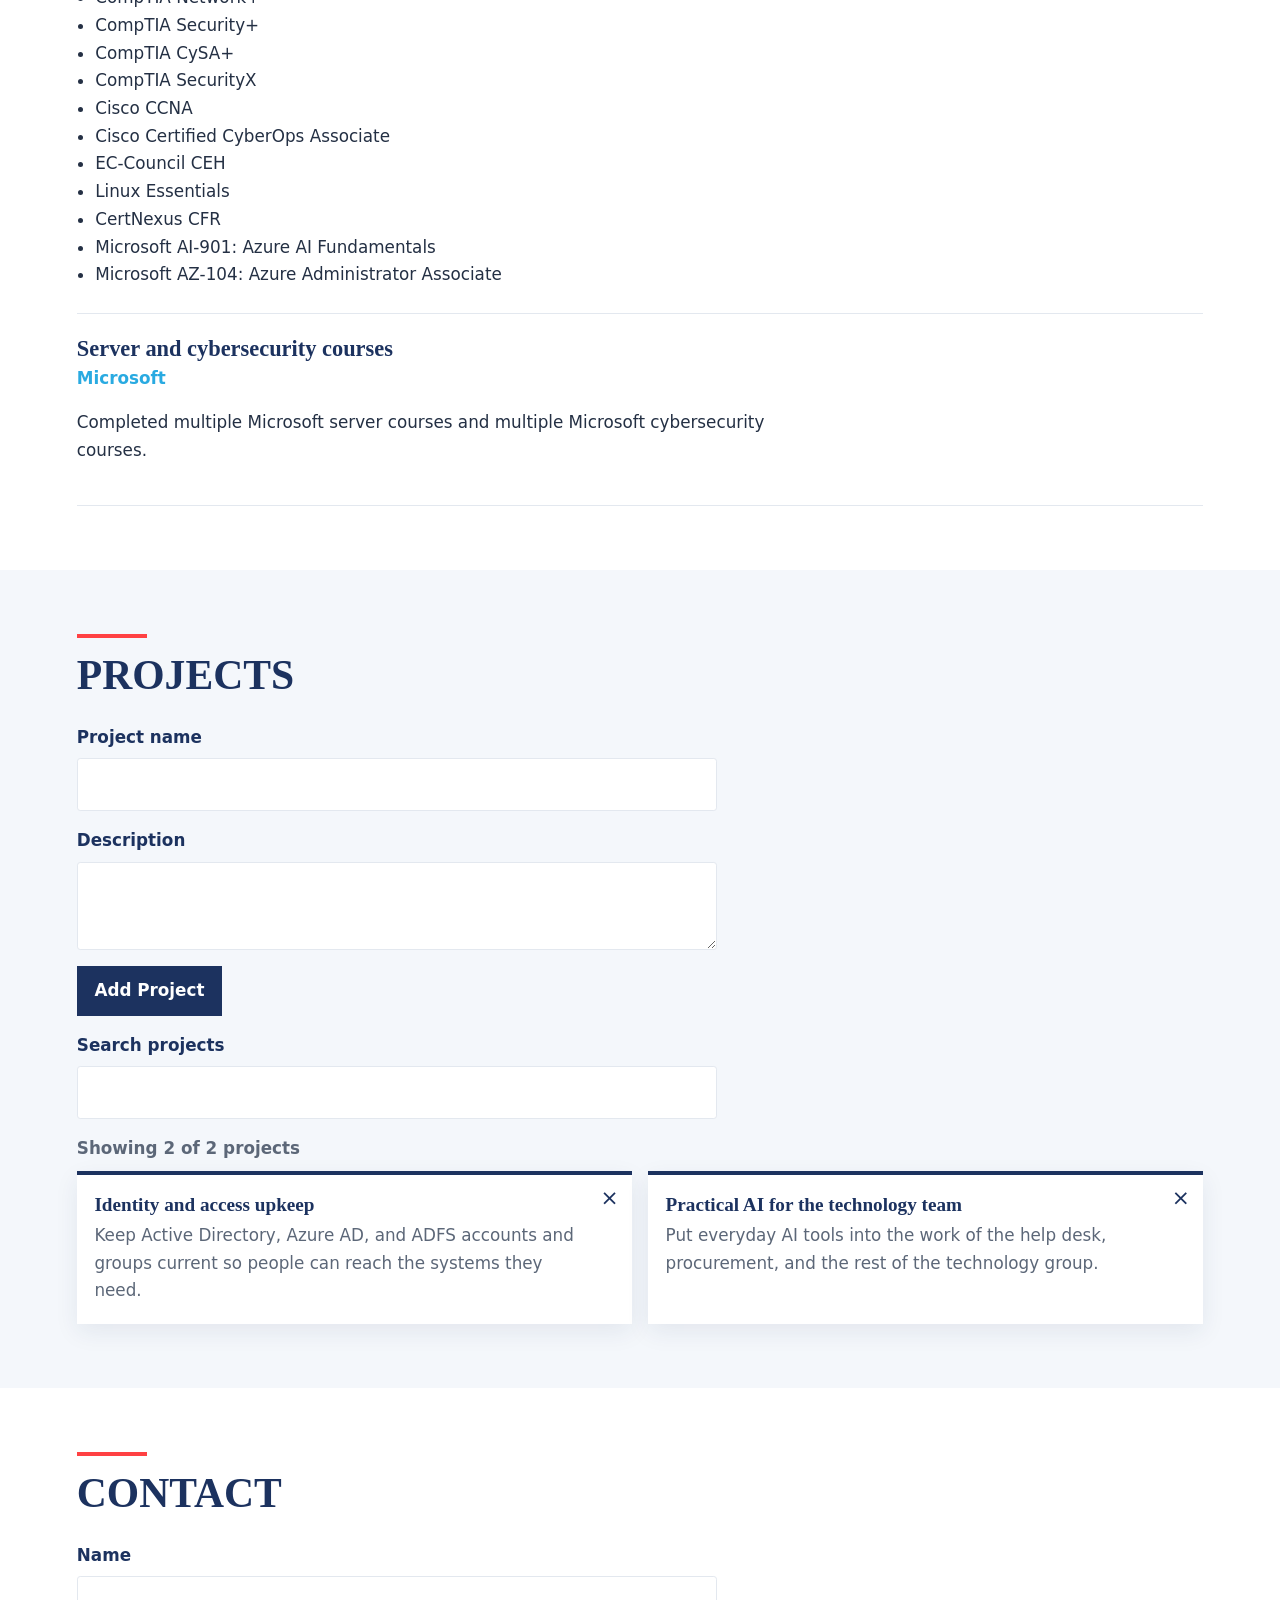
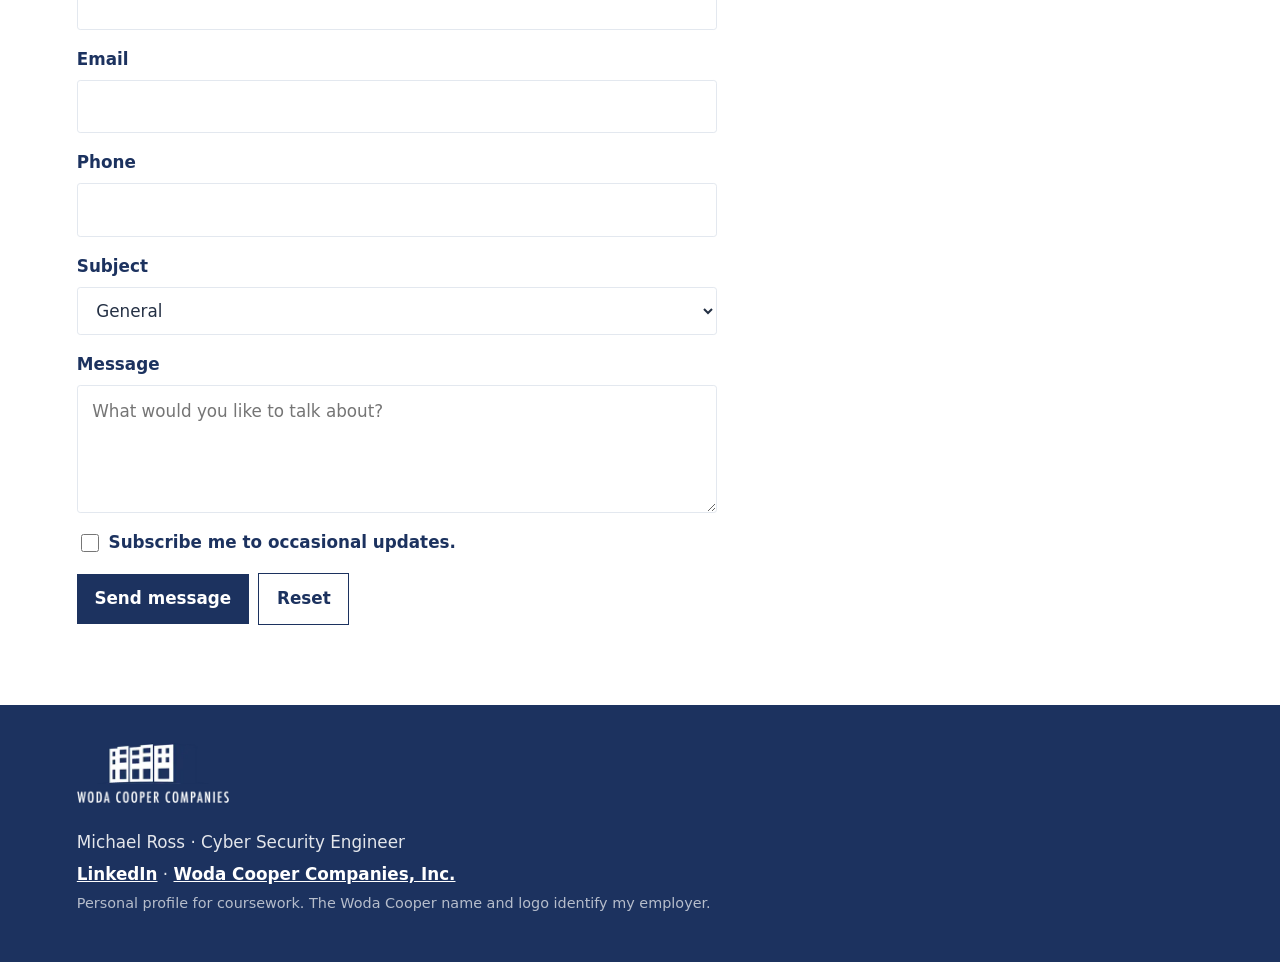
==== commit a5fb08cd: "Add project search and keep the project list in the browser." ====
--- a/index.html
+++ b/index.html
@@ -282,15 +282,21 @@
           <button type="submit">Add Project</button>
         </p>
       </form>
+      <p class="project-search">
+        <label for="project-search">Search projects</label>
+        <input type="search" id="project-search" autocomplete="off">
+      </p>
+      <p id="project-count" class="project-count" aria-live="polite"></p>
+      <p id="project-empty" class="project-empty" hidden>No projects match your search</p>
       <ul id="project-list" class="project-list"></ul>
     </section>
 
     <section id="contact">
       <h2>Contact</h2>
-      <form action="#" method="post">
+      <form id="contact-form" action="https://formspree.io/f/mljbreqr" method="post">
         <p hidden>
           <label for="website">Website</label>
-          <input type="text" id="website" name="website" tabindex="-1" autocomplete="off">
+          <input type="text" id="website" name="_gotcha" tabindex="-1" autocomplete="off">
         </p>
 
         <p>
@@ -327,6 +333,7 @@
           <label for="subscribe">Subscribe me to occasional updates.</label>
         </p>
 
+        <p id="contact-status" class="contact-status" role="status" hidden></p>
         <p>
           <button type="submit">Send message</button>
           <button type="reset">Reset</button>
@@ -348,5 +355,6 @@
 
   <script src="js/nav.js"></script>
   <script src="js/projects.js"></script>
+  <script src="js/contact.js"></script>
 </body>
 </html>
--- a/css/styles.css
+++ b/css/styles.css
@@ -443,6 +443,25 @@
   min-height: 5.5rem;
 }
 
+.project-search {
+  display: flex;
+  flex-direction: column;
+  gap: 0.4rem;
+  margin: 0 0 1rem;
+  max-width: 40rem;
+}
+
+.project-count {
+  margin: 0.25rem 0 0;
+  color: var(--muted);
+  font-weight: 700;
+}
+
+.project-empty {
+  margin: 0.75rem 0 0;
+  color: var(--muted);
+}
+
 .project-list {
   display: grid;
   grid-template-columns: repeat(2, minmax(0, 1fr));
@@ -579,6 +598,17 @@
 form button:focus-visible {
   outline: 3px solid var(--brand);
   outline-offset: 2px;
+}
+
+form button:disabled {
+  opacity: 0.6;
+  cursor: wait;
+}
+
+.contact-status {
+  margin: 0 0 1rem;
+  color: var(--heading);
+  font-weight: 700;
 }
 
 /* Footer */
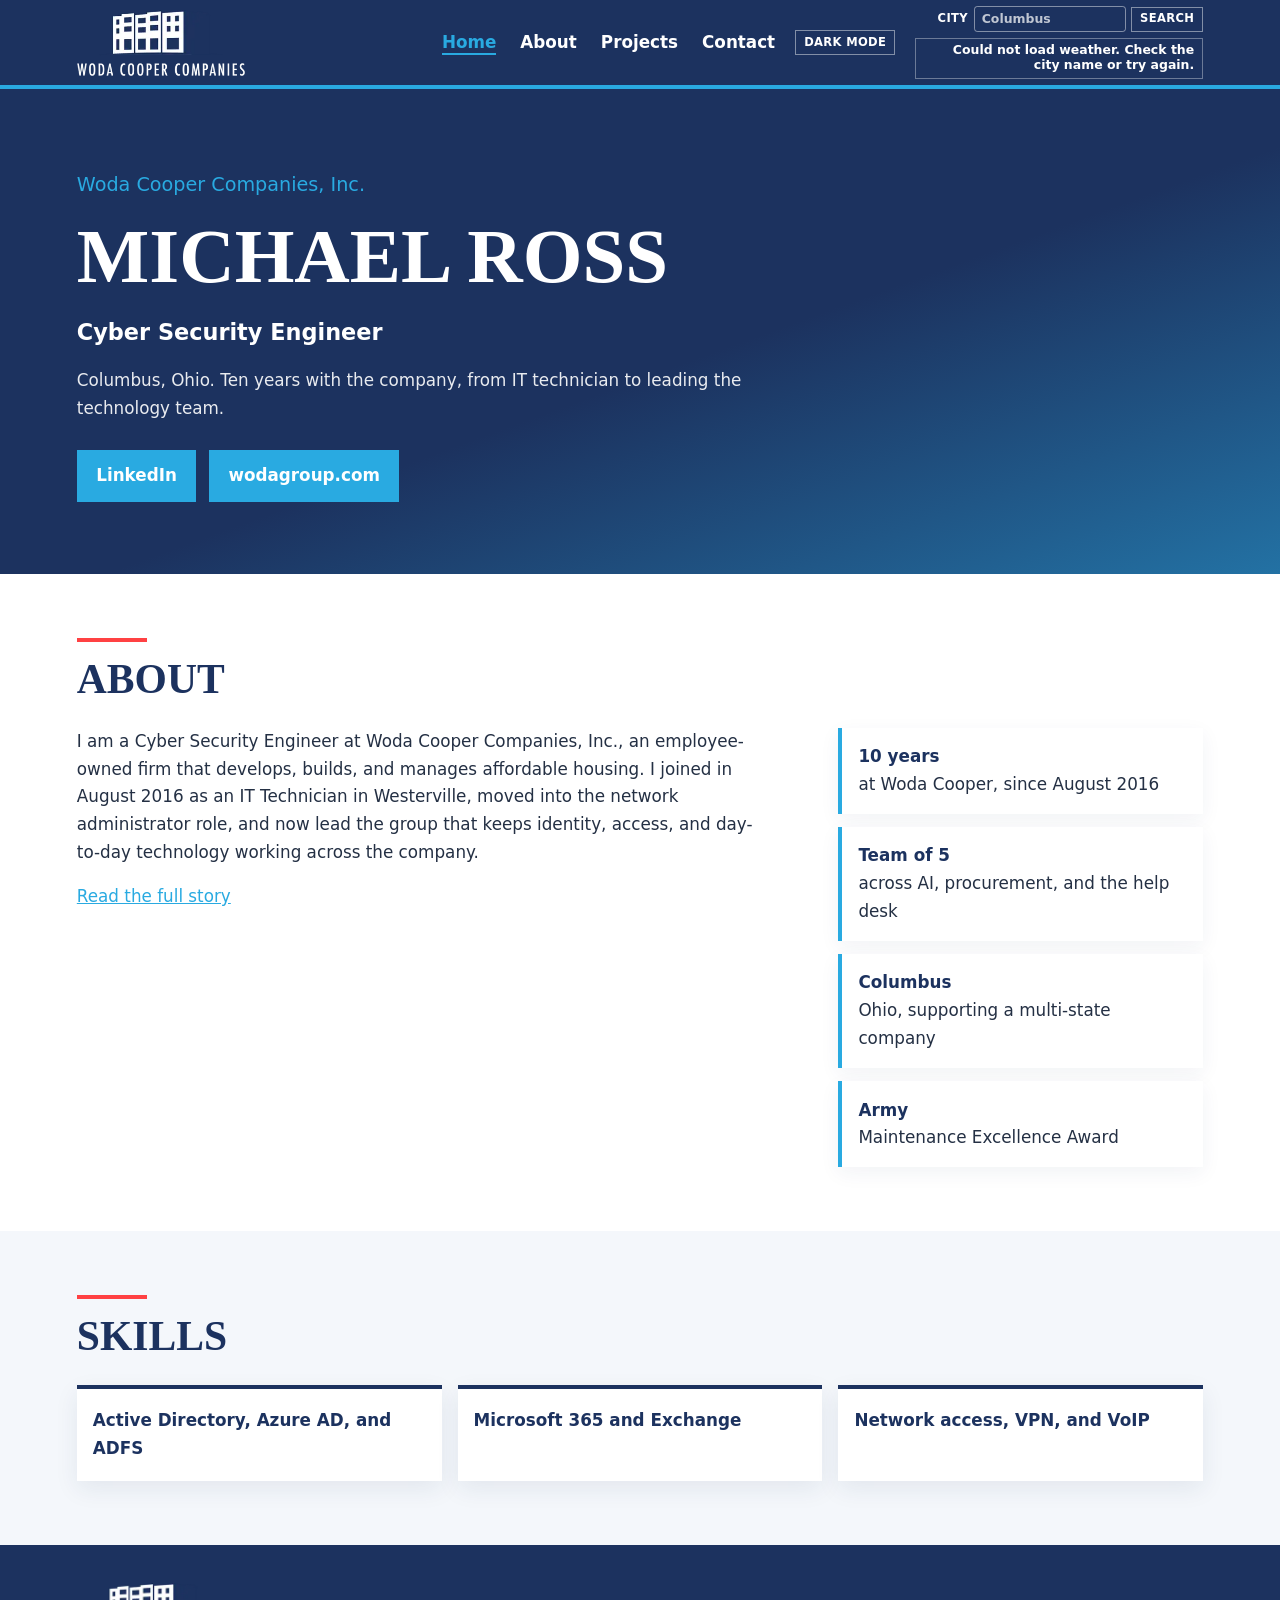
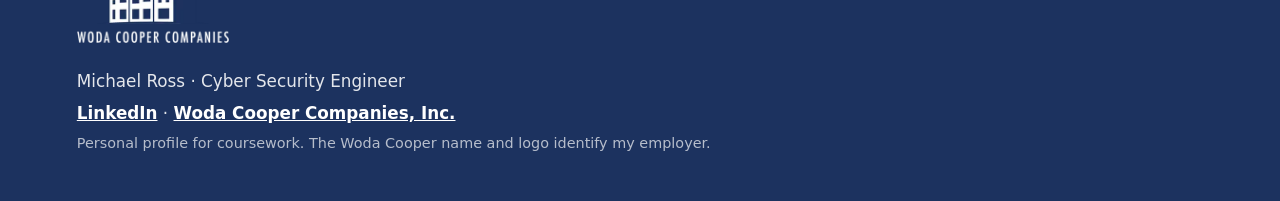
==== commit 5660ab2e: "Split the profile into pages that share one theme and a city weather search." ====
--- a/index.html
+++ b/index.html
@@ -8,17 +8,24 @@
   <link rel="stylesheet" href="css/styles.css">
   <script>
     try {
-      if (localStorage.getItem("theme") === "dark") {
+      const fromUrl = new URLSearchParams(location.search).get("theme");
+      const theme = fromUrl === "dark" || fromUrl === "light" ? fromUrl : localStorage.getItem("theme");
+      if (fromUrl === "dark" || fromUrl === "light") {
+        localStorage.setItem("theme", fromUrl);
+      }
+      if (theme === "dark") {
         document.documentElement.dataset.theme = "dark";
+      } else {
+        document.documentElement.removeAttribute("data-theme");
       }
-    } catch (error) {}
+    } catch (e) {}
   </script>
 </head>
 <body>
-  <a class="skip-link" href="#about">Skip to content</a>
+  <a class="skip-link" href="#content">Skip to content</a>
 
   <header class="site-header">
-    <a class="brand" href="#top">
+    <a class="brand" href="index.html">
       <img src="assets/logo-white.webp" alt="Woda Cooper Companies" width="210" height="82">
     </a>
     <div class="header-actions">
@@ -27,20 +34,26 @@
       </button>
       <nav id="site-nav" aria-label="Primary">
         <ul>
-          <li><a href="#about">About</a></li>
-          <li><a href="#skills">Skills</a></li>
-          <li><a href="#experience">Experience</a></li>
-          <li><a href="#leadership">Leadership</a></li>
-          <li><a href="#training">Training</a></li>
-          <li><a href="#projects">Projects</a></li>
-          <li><a href="#contact">Contact</a></li>
+          <li><a class="active" href="index.html" aria-current="page">Home</a></li>
+          <li><a href="about.html">About</a></li>
+          <li><a href="projects.html">Projects</a></li>
+          <li><a href="contact.html">Contact</a></li>
         </ul>
       </nav>
       <button class="theme-toggle" type="button" aria-pressed="false">Dark mode</button>
+      <div class="weather" aria-live="polite">
+        <form id="weather-form" class="weather-form">
+          <label for="weather-city">City</label>
+          <input id="weather-city" type="text" name="city" placeholder="Columbus" autocomplete="off">
+          <button id="weather-search" type="submit">Search</button>
+        </form>
+        <p id="weather-status" class="weather-status" role="status" hidden></p>
+        <p id="weather-card" class="weather-card" hidden></p>
+      </div>
     </div>
   </header>
 
-  <main id="top">
+  <main id="content">
     <section class="hero" aria-labelledby="name">
       <p class="kicker">Woda Cooper Companies, Inc.</p>
       <h1 id="name">Michael Ross</h1>
@@ -57,7 +70,7 @@
       <div class="about-grid">
         <div>
           <p>I am a Cyber Security Engineer at Woda Cooper Companies, Inc., an employee-owned firm that develops, builds, and manages affordable housing. I joined in August 2016 as an IT Technician in Westerville, moved into the network administrator role, and now lead the group that keeps identity, access, and day-to-day technology working across the company.</p>
-          <p>I still measure the work the same way I did in earlier jobs: the person on the other end should have a clear answer, the team should want to work together, and the next improvement should be earned. That habit showed up as a store manager, as an electronics repair lead in the Army, and in the promotions inside Woda Cooper.</p>
+          <p><a href="about.html">Read the full story</a></p>
         </div>
         <ul class="facts">
           <li><span>10 years</span> at Woda Cooper, since August 2016</li>
@@ -68,277 +81,13 @@
       </div>
     </section>
 
-    <div class="skills-bar">
-      <button type="button" id="skills-toggle" class="skills-toggle" aria-expanded="true" aria-controls="skills">Hide</button>
-    </div>
-
     <section id="skills">
       <h2>Skills</h2>
       <ul class="skills">
         <li>Active Directory, Azure AD, and ADFS</li>
         <li>Microsoft 365 and Exchange</li>
         <li>Network access, VPN, and VoIP</li>
-        <li>PowerShell and SQL</li>
-        <li>Server and file-share administration</li>
-        <li>Help desk and procurement leadership</li>
       </ul>
-    </section>
-
-    <section id="experience">
-      <h2>Experience</h2>
-
-      <article class="job job-current">
-        <header class="job-head">
-          <div>
-            <h3>Cyber Security Engineer</h3>
-            <p class="org">Woda Cooper Companies, Inc.</p>
-          </div>
-          <p class="when">August 2016 – Present<br>Columbus, Ohio</p>
-        </header>
-        <p>I started as an IT Technician and was promoted to Network Administrator before taking the cyber security engineer role. The early work is still the foundation of what the team does today.</p>
-        <ul>
-          <li>Created and managed users and groups in Active Directory, and administered on-premises ADFS, Azure AD, and Office 365 Exchange.</li>
-          <li>Managed local and remote access to file servers and shares, including VPN, network connectivity, IP conflicts, and VoIP.</li>
-          <li>Tracked incoming and outgoing inventory and the end-of-life process for equipment.</li>
-          <li>Managed on-premises and cloud servers and file shares.</li>
-          <li>Now responsible for an AI enablement lead, a procurement specialist, an IT helpdesk administrator, and two helpdesk technicians.</li>
-        </ul>
-      </article>
-
-      <article class="job">
-        <header class="job-head">
-          <div>
-            <h3>MHS Operations Monitoring</h3>
-            <p class="org">TEKsystems</p>
-          </div>
-          <p class="when">April 2016 – September 2016<br>Polaris, Ohio</p>
-        </header>
-        <ul>
-          <li>Monitored more than 700 servers and tracked traffic spikes, file-processing failures, and database errors.</li>
-          <li>Used SQL, PowerShell, SolarWinds, and WFMS to keep operations consistent.</li>
-          <li>Worked with the development team on troubleshooting protocols for critical failures.</li>
-        </ul>
-      </article>
-
-      <article class="job">
-        <header class="job-head">
-          <div>
-            <h3>Contractor</h3>
-            <p class="org">Excel Management Systems</p>
-          </div>
-          <p class="when">August 2015 – December 2015<br>Columbus, Ohio</p>
-        </header>
-        <ul>
-          <li>Helped upgrade systems for Ohio BMV and title offices: new computers, repaired servers and desktops, and software installed to state security standards.</li>
-          <li>Prepared hardware so network technicians could apply security protocols, and replaced routers, switches, and NAS devices.</li>
-        </ul>
-      </article>
-
-      <article class="job">
-        <header class="job-head">
-          <div>
-            <h3>Operations Manager</h3>
-            <p class="org">Z Drive Thru LLC</p>
-          </div>
-          <p class="when">February 2015 – August 2015<br>Columbus, Ohio</p>
-        </header>
-        <ul>
-          <li>Ran day-to-day operations for a startup across three locations, with inventory over $550,000.</li>
-          <li>Led and trained eight employees, and handled inventory, signage, the website, and marketing.</li>
-        </ul>
-      </article>
-
-      <article class="job">
-        <header class="job-head">
-          <div>
-            <h3>Assistant Store Manager</h3>
-            <p class="org">OfficeMax</p>
-          </div>
-          <p class="when">January 2014 – February 2015<br>Dublin, Ohio</p>
-        </header>
-        <ul>
-          <li>Kept daily operations and customer service at a rating over 92 percent.</li>
-          <li>Accountable for more than $3 million in inventory and for up to 17 employees, with reporting to corporate and the district manager.</li>
-        </ul>
-      </article>
-
-      <article class="job">
-        <header class="job-head">
-          <div>
-            <h3>Sales Associate</h3>
-            <p class="org">Best Buy</p>
-          </div>
-          <p class="when">September 2013 – January 2014</p>
-        </header>
-        <ul>
-          <li>Owned the customer conversation from product fit through accessories, issues, and returns, and kept the department stocked.</li>
-        </ul>
-      </article>
-
-      <article class="job">
-        <header class="job-head">
-          <div>
-            <h3>Special Electronics Device Repairer</h3>
-            <p class="org">U.S. Army</p>
-          </div>
-          <p class="when">January 2007 – January 2013</p>
-        </header>
-        <ul>
-          <li>Stood up the electronics repair shop and led a team of six.</li>
-          <li>Serviced more than 9,000 pieces of equipment, from computers and satellite phones to night-vision goggles and infrared optics, totaling over 20,000 hours of repair work.</li>
-          <li>Received the Army Maintenance Excellence Award. One of those awards is given in the Army each year.</li>
-        </ul>
-      </article>
-
-      <article class="job">
-        <header class="job-head">
-          <div>
-            <h3>Manager</h3>
-            <p class="org">RadioShack</p>
-          </div>
-          <p class="when">December 2005 – February 2007</p>
-        </header>
-        <ul>
-          <li>Promoted to manager in four months, the fastest promotion in RadioShack at the time.</li>
-          <li>Improved store profit by 450 percent in under 12 months and raised customer retention by 47 percent.</li>
-          <li>Managed workflow, profit and loss, and training, reporting to the district manager.</li>
-        </ul>
-      </article>
-
-      <p class="note">In 2004 I ranked 15th in Subaru sales in North America.</p>
-    </section>
-
-    <section id="leadership">
-      <h2>Leadership</h2>
-      <p class="section-intro">The technology group I am responsible for at Woda Cooper.</p>
-      <ul class="team">
-        <li>
-          <h3>AI Enablement Lead</h3>
-          <p>Puts practical AI tools into the way the company already works.</p>
-        </li>
-        <li>
-          <h3>Procurement Specialist</h3>
-          <p>Handles the technology the company buys, from request through delivery.</p>
-        </li>
-        <li>
-          <h3>IT Helpdesk Administrator</h3>
-          <p>Runs the help desk that employees call when something breaks.</p>
-        </li>
-        <li>
-          <h3>Helpdesk Technicians</h3>
-          <p>Two technicians who take the tickets, desk-side issues, and follow-through.</p>
-        </li>
-      </ul>
-    </section>
-
-    <section id="training">
-      <h2>Training</h2>
-      <article class="job">
-        <header class="job-head">
-          <div>
-            <h3>Courses</h3>
-            <p class="org">MyComputerCareer</p>
-          </div>
-          <p class="when">February 2016 – September 2016, then 2025</p>
-        </header>
-        <p>Completed the initial course in 2016, then the CSS and CSE courses in 2025.</p>
-        <ul>
-          <li>CompTIA Network+</li>
-          <li>CompTIA Security+</li>
-          <li>CompTIA CySA+</li>
-          <li>CompTIA SecurityX</li>
-          <li>Cisco CCNA</li>
-          <li>Cisco Certified CyberOps Associate</li>
-          <li>EC-Council CEH</li>
-          <li>Linux Essentials</li>
-          <li>CertNexus CFR</li>
-          <li>Microsoft AI-901: Azure AI Fundamentals</li>
-          <li>Microsoft AZ-104: Azure Administrator Associate</li>
-        </ul>
-      </article>
-      <article class="job">
-        <header class="job-head">
-          <div>
-            <h3>Server and cybersecurity courses</h3>
-            <p class="org">Microsoft</p>
-          </div>
-        </header>
-        <p>Completed multiple Microsoft server courses and multiple Microsoft cybersecurity courses.</p>
-      </article>
-    </section>
-
-    <section id="projects">
-      <h2>Projects</h2>
-      <form id="project-form" class="project-form">
-        <p>
-          <label for="project-name">Project name</label>
-          <input type="text" id="project-name" name="project-name" required>
-        </p>
-        <p>
-          <label for="project-description">Description</label>
-          <textarea id="project-description" name="project-description" required></textarea>
-        </p>
-        <p>
-          <button type="submit">Add Project</button>
-        </p>
-      </form>
-      <p class="project-search">
-        <label for="project-search">Search projects</label>
-        <input type="search" id="project-search" autocomplete="off">
-      </p>
-      <p id="project-count" class="project-count" aria-live="polite"></p>
-      <p id="project-empty" class="project-empty" hidden>No projects match your search</p>
-      <ul id="project-list" class="project-list"></ul>
-    </section>
-
-    <section id="contact">
-      <h2>Contact</h2>
-      <form id="contact-form" action="https://formspree.io/f/mljbreqr" method="post">
-        <p hidden>
-          <label for="website">Website</label>
-          <input type="text" id="website" name="_gotcha" tabindex="-1" autocomplete="off">
-        </p>
-
-        <p>
-          <label for="contact-name">Name</label>
-          <input type="text" id="contact-name" name="name" required pattern="[A-Za-z ]+" title="Letters and spaces only">
-        </p>
-
-        <p>
-          <label for="email">Email</label>
-          <input type="email" id="email" name="email" required autocomplete="email">
-        </p>
-
-        <p>
-          <label for="phone">Phone</label>
-          <input type="tel" id="phone" name="phone" autocomplete="tel">
-        </p>
-
-        <p>
-          <label for="subject">Subject</label>
-          <select id="subject" name="subject">
-            <option>General</option>
-            <option>Project inquiry</option>
-            <option>Other</option>
-          </select>
-        </p>
-
-        <p>
-          <label for="message">Message</label>
-          <textarea id="message" name="message" required placeholder="What would you like to talk about?"></textarea>
-        </p>
-
-        <p>
-          <input type="checkbox" id="subscribe" name="subscribe">
-          <label for="subscribe">Subscribe me to occasional updates.</label>
-        </p>
-
-        <p id="contact-status" class="contact-status" role="status" hidden></p>
-        <p>
-          <button type="submit">Send message</button>
-          <button type="reset">Reset</button>
-        </p>
-      </form>
     </section>
   </main>
 
@@ -353,8 +102,8 @@
     <p class="fine">Personal profile for coursework. The Woda Cooper name and logo identify my employer.</p>
   </footer>
 
+  <script src="js/theme.js"></script>
   <script src="js/nav.js"></script>
-  <script src="js/projects.js"></script>
-  <script src="js/contact.js"></script>
+  <script src="js/weather.js"></script>
 </body>
 </html>
--- a/css/styles.css
+++ b/css/styles.css
@@ -134,6 +134,85 @@
   border-color: #ffffff;
 }
 
+.weather {
+  display: flex;
+  flex-direction: column;
+  align-items: flex-end;
+  gap: 0.35rem;
+  max-width: 18rem;
+  color: #ffffff;
+  font-size: 0.78rem;
+  font-weight: 700;
+  line-height: 1.2;
+}
+
+.weather-form {
+  display: flex;
+  align-items: center;
+  gap: 0.35rem;
+}
+
+.weather label {
+  color: #ffffff;
+  font-size: 0.72rem;
+  letter-spacing: 0.03em;
+  text-transform: uppercase;
+}
+
+.weather-form input {
+  width: 9.5rem;
+  padding: 0.28rem 0.45rem;
+  border: 1px solid rgba(255, 255, 255, 0.45);
+  border-radius: 0.2rem;
+  background: transparent;
+  color: #ffffff;
+  font: inherit;
+  font-size: 0.78rem;
+  font-weight: 600;
+}
+
+.weather-form input::placeholder {
+  color: rgba(255, 255, 255, 0.72);
+}
+
+.weather-form button[type="submit"] {
+  width: auto;
+  border: 1px solid rgba(255, 255, 255, 0.45);
+  background: transparent;
+  color: #ffffff;
+  font-size: 0.72rem;
+  letter-spacing: 0.03em;
+  text-transform: uppercase;
+  padding: 0.28rem 0.5rem;
+}
+
+.weather-form button:hover,
+.weather-form button:focus-visible {
+  color: var(--brand);
+  border-color: var(--brand);
+}
+
+.weather-status,
+.weather-card {
+  margin: 0;
+  text-align: right;
+}
+
+.weather-card {
+  display: flex;
+  flex-wrap: wrap;
+  justify-content: flex-end;
+  gap: 0.45rem;
+  padding: 0.28rem 0.5rem;
+  border: 1px solid rgba(255, 255, 255, 0.35);
+}
+
+.weather-error {
+  flex-basis: 100%;
+  white-space: normal;
+  font-weight: 600;
+}
+
 .menu-toggle {
   display: none;
   flex-shrink: 0;
@@ -184,12 +263,14 @@
 }
 
 nav a:hover,
-nav a:focus-visible {
+nav a:focus-visible,
+nav a.active {
   color: var(--brand);
 }
 
 nav a:hover::after,
-nav a:focus-visible::after {
+nav a:focus-visible::after,
+nav a.active::after {
   transform: scaleX(1);
 }
 
@@ -267,13 +348,15 @@
   background: var(--surface);
 }
 
-h2 {
+h2,
+.page-title {
   margin: 0 0 1.5rem;
   font-size: clamp(2rem, 4vw, 2.6rem);
   text-transform: uppercase;
 }
 
-h2::before {
+h2::before,
+.page-title::before {
   content: "";
   display: block;
   width: 4.4rem;
@@ -726,6 +809,15 @@
     gap: 1rem;
   }
 
+  .header-actions {
+    flex-wrap: wrap;
+    justify-content: flex-end;
+  }
+
+  .weather {
+    flex-basis: 100%;
+  }
+
   .skills-bar {
     padding-left: 5vw;
     padding-right: 5vw;
@@ -801,6 +893,10 @@
     gap: 0.45rem;
   }
 
+  .weather {
+    font-size: 0.72rem;
+  }
+
   .menu-toggle {
     font-size: 0.82rem;
     letter-spacing: 0.02em;
